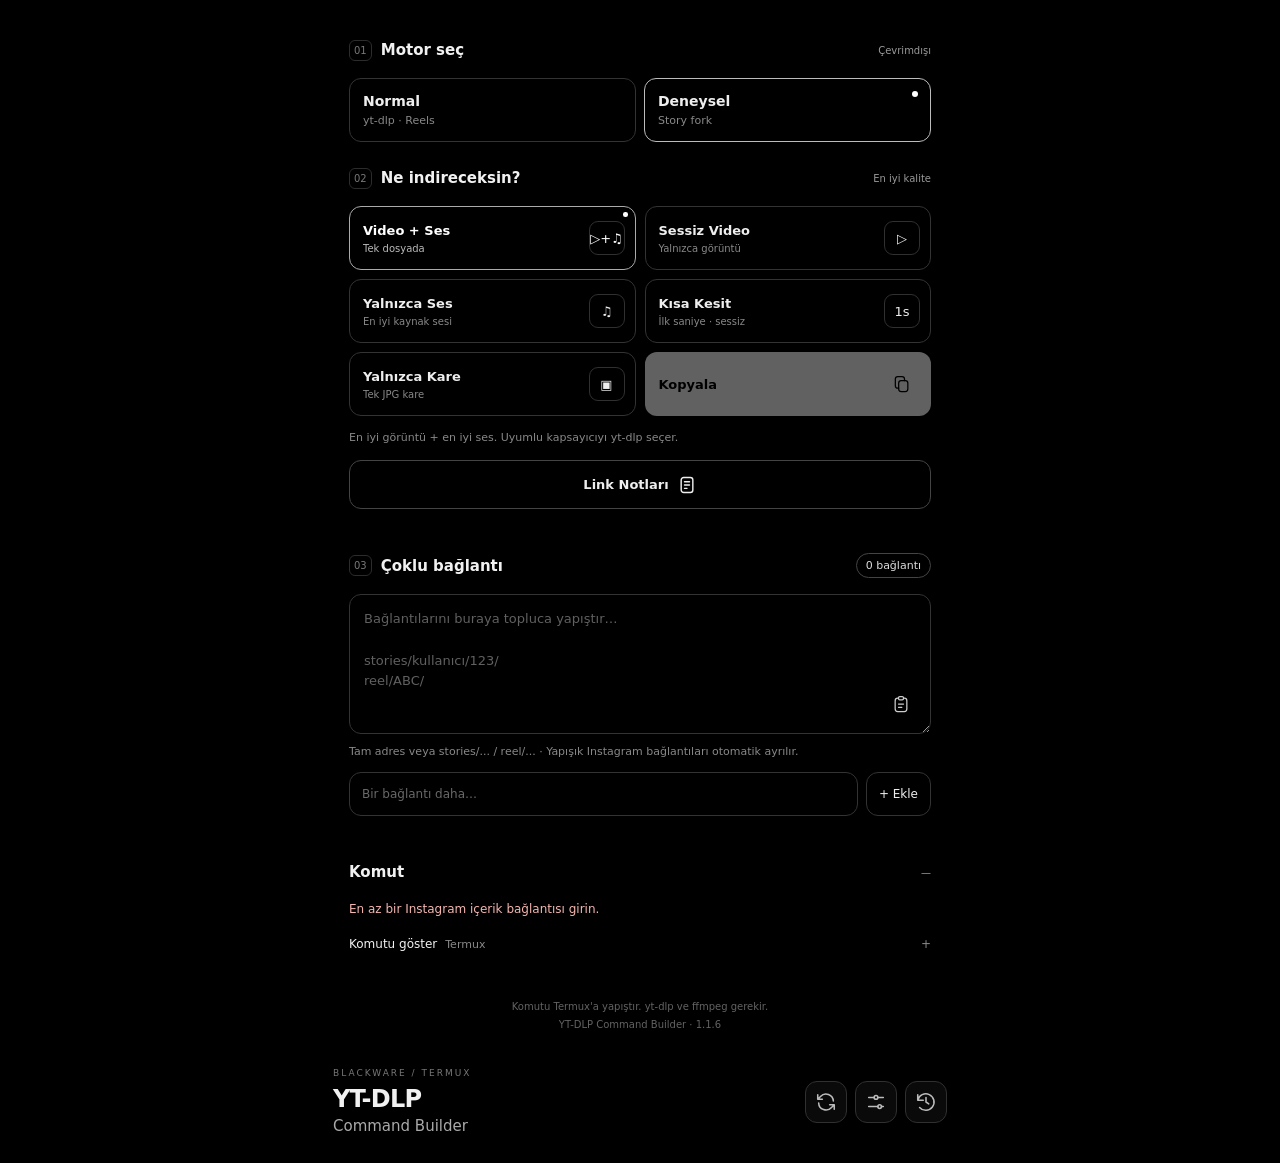
==== index.html @ 361f2122 "Match edit, copy and delete icons to the rounded Paste artwork" ====
<!doctype html>
<html lang="tr"><head><meta charset="utf-8">
<meta name="viewport" content="width=device-width,initial-scale=1,viewport-fit=cover">
<meta http-equiv="Content-Security-Policy" content="default-src 'none'; script-src 'self'; style-src 'self'; img-src 'self'; connect-src 'none'; base-uri 'none'; form-action 'none'">
<meta name="theme-color" content="#000000"><title>YT-DLP Command Builder</title>
<link rel="stylesheet" href="styles.css"></head><body>

<main>
<section class="setup"><div class="section-top"><span class="step">01</span><h2>Motor seç</h2><span class="tag">Çevrimdışı</span></div>
<div class="group engine-group" id="engines"><button data-value="normal"><strong>Normal</strong><small>yt-dlp · Reels</small></button><button data-value="experimental"><strong>Deneysel</strong><small>Story fork</small></button></div>
<div class="section-top second"><span class="step">02</span><h2>Ne indireceksin?</h2><span class="tag">En iyi kalite</span></div>
<div id="modes" class="mode-grid">
<button data-value="av"><span class="mode-symbol">▷+♫</span><strong>Video + Ses</strong><small>Tek dosyada</small></button>
<button data-value="video"><span class="mode-symbol">▷</span><strong>Sessiz Video</strong><small>Yalnızca görüntü</small></button>
<button data-value="audio"><span class="mode-symbol">♫</span><strong>Yalnızca Ses</strong><small>En iyi kaynak sesi</small></button>
<button data-value="still"><span class="mode-symbol">1s</span><strong>Kısa Kesit</strong><small>İlk saniye · sessiz</small></button>
<button data-value="frame"><span class="mode-symbol">▣</span><strong>Yalnızca Kare</strong><small>Tek JPG kare</small></button>
<button id="copy" class="copy-mode"><strong>Kopyala</strong><span class="mode-symbol"><svg class="copy-icon" viewBox="0 0 24 24" width="20" height="20" aria-hidden="true" fill="none" stroke="currentColor" stroke-width="1.5" stroke-linecap="round" stroke-linejoin="round"><rect x="8" y="8" width="11" height="13" rx="3"/><path d="M15 8V6a3 3 0 0 0-3-3H7a3 3 0 0 0-3 3v8a3 3 0 0 0 3 3h1"/></svg></span></button>
</div><p id="modeHint" class="muted"></p><div class="copy-action"><button id="notesBtn" class="notes-button"><span>Link Notları</span><svg class="notes-icon" viewBox="0 0 24 24" width="20" height="20" aria-hidden="true" fill="none" stroke="currentColor" stroke-width="1.7" stroke-linecap="round" stroke-linejoin="round"><rect x="5" y="3" width="14" height="18" rx="3"/><path d="M9 8h6M9 12h6M9 16h3"/></svg></button><p id="status" role="status" class="muted"></p></div></section>
<section class="links-section"><div class="section-top"><span class="step">03</span><h2>Çoklu bağlantı</h2><span id="count" class="badge" aria-live="polite">0 bağlantı</span></div>
<label class="sr-only" for="links">Bir veya birden fazla içerik bağlantısı</label><div class="links-input"><textarea id="links" spellcheck="false" autocapitalize="off" placeholder="Bağlantılarını buraya topluca yapıştır…&#10;&#10;stories/kullanıcı/123/&#10;reel/ABC/"></textarea><button id="paste" class="paste-button" aria-label="Panodan bağlantı ekle" title="Panodan bağlantı ekle"><svg viewBox="0 0 24 24" width="20" height="20" aria-hidden="true" fill="none" stroke="currentColor" stroke-width="1.5" stroke-linecap="round" stroke-linejoin="round"><path d="M9 5H8a3 3 0 0 0-3 3v10a3 3 0 0 0 3 3h8a3 3 0 0 0 3-3V8a3 3 0 0 0-3-3h-1"/><rect x="9" y="3" width="6" height="4" rx="1.5"/><path d="M9 12h6M9 16h4"/></svg></button></div>
<p class="muted link-help">Tam adres veya stories/... / reel/... · Yapışık Instagram bağlantıları otomatik ayrılır.</p>
<div class="add-link"><label class="sr-only" for="newLink">Listeye yeni bağlantı ekle</label><input id="newLink" type="text" spellcheck="false" autocapitalize="off" placeholder="Bir bağlantı daha…"><button id="addLink" aria-label="Bağlantı ekle">+ Ekle</button></div>
<div id="linkList" class="link-list" aria-label="İşlenecek bağlantılar"></div><p id="linkStatus" role="status" class="muted"></p>
</section>
<section id="itemSection" class="item-section" hidden><div class="section-top"><span class="step">04</span><h2>Story / post sırası</h2><span id="itemBadge" class="tag">İsteğe bağlı</span></div>
<div class="grid item-inputs"><div><label for="itemOnly">Yalnızca sıra</label><input id="itemOnly" type="text" inputmode="numeric" autocomplete="off" placeholder="Boş"></div><div><label for="itemAfter">Bu sıradan sonra</label><input id="itemAfter" type="text" inputmode="numeric" autocomplete="off" placeholder="Boş"></div><div><label for="itemBefore">Bu sıradan önce</label><input id="itemBefore" type="text" inputmode="numeric" autocomplete="off" placeholder="Boş"></div></div>
<p class="muted">Sıra 1’den başlar; içerik kimliği değildir. Boşken seçim uygulanmaz. Sonrası/öncesi belirtilen öğeyi içermez. Örnek: 3 sonrası, 4. öğeden başlar. Aynı seçim listedeki hesap ve post bağlantılarına uygulanır; tüm biçimlerde geçerlidir.</p><p id="itemScope" class="muted"></p></section>
<section id="cutSection" hidden><div class="section-top"><span class="step">05</span><h2>Video kesitleri</h2><span id="cutCount" class="tag">Tam video</span></div>
<div class="cut-actions"><button id="addCut">+ Kesit ekle</button><button id="fullVideo" class="quiet">Tam video</button></div><div id="cutLabels" class="cut headings"><span>Başlangıç / sn</span><span>Bitiş / sn veya Son</span><span></span></div><div id="cuts"></div><p id="cutHint" class="muted">Tam video seçili. İstersen birden fazla kesit ekleyebilirsin.</p></section>
<section id="frameSection" hidden><div class="section-top"><span class="step">06</span><h2>Kare zamanı</h2><span class="tag">JPG · özgün çözünürlük</span></div>
<div id="frameTimes" class="frame-time-grid" role="group" aria-label="Frame zamanı"><button data-frame-time="0.5">0,5 saniye</button><button data-frame-time="custom">Özel zaman</button></div>
<label for="frameCustomTime" class="sr-only">Özel kare zamanı, saniye</label><input id="frameCustomTime" type="number" min="0" step="any" inputmode="decimal" placeholder="Saniye cinsinden zaman" hidden>
<p class="muted">Tek JPG · geçici video otomatik silinir. FFmpeg gerekir.</p></section>
<section class="command-section"><div class="section-top"><h2 id="commandTitle">Komut</h2><span id="commandCount" class="tag">—</span></div><p id="error" role="alert"></p><details id="commandDetails"><summary>Komutu göster <span class="muted">Termux</span></summary><pre id="output" tabindex="0"></pre></details></section>
<p class="footer">Komutu Termux'a yapıştır. yt-dlp ve ffmpeg gerekir.<br>YT-DLP Command Builder · 1.1.6</p>
<header class="app-footer-header"><div><p class="eyebrow">BLACKWARE / TERMUX</p><h1>YT-DLP <span>Command Builder</span></h1></div><button id="checkUpdate" class="icon-button update-button" aria-label="Güncelle" title="Güncelle"><svg viewBox="0 0 24 24" width="22" height="22" aria-hidden="true" fill="none" stroke="currentColor" stroke-width="1.7" stroke-linecap="round" stroke-linejoin="round"><path d="M20 11a8 8 0 0 0-14-5L3 9M3 4v5h5M4 13a8 8 0 0 0 14 5l3-3M16 15h5v5"/></svg></button><button id="settingsBtn" class="icon-button settings-button" aria-label="Gelişmiş ayarlar" title="Gelişmiş ayarlar" aria-expanded="false" aria-controls="settingsPanel"><svg viewBox="0 0 24 24" width="22" height="22" fill="none" stroke="currentColor" stroke-width="1.7" stroke-linecap="round" stroke-linejoin="round" aria-hidden="true"><path d="M4 7h6m4 0h6M4 17h10m4 0h2"/><circle cx="12" cy="7" r="2"/><circle cx="16" cy="17" r="2"/></svg></button><button id="historyBtn" class="icon-button history-button" aria-expanded="false" aria-controls="historyPanel" aria-label="İşlem geçmişi"><svg viewBox="0 0 24 24" width="22" height="22" fill="none" stroke="currentColor" stroke-width="1.7" stroke-linecap="round" stroke-linejoin="round" aria-hidden="true"><path d="M3 10a9 9 0 1 1 2 8M3 4v6h6"/><path d="M12 7v5l3 2"/></svg></button></header>
<section id="settingsPanel" class="settings-section" hidden><div id="settings"><div class="settings-heading">Gelişmiş ayarlar <span class="muted">Yollar ve bekleme</span></div><label for="folder">Ana indirme klasörü</label><input id="folder" spellcheck="false" autocapitalize="off"><label for="cookies">Cookies dosyası</label><input id="cookies" spellcheck="false" autocapitalize="off"><p class="muted">$HOME/... veya /storage/emulated/0/... · Boş cookies yolu kullanılmaz.</p><div class="grid"><div><label for="requests">İstek arası / sn</label><input id="requests" type="number" min="0" step="any"></div><div><label for="min">İndirme min / sn</label><input id="min" type="number" min="0" step="any"></div><div><label for="max">İndirme max / sn</label><input id="max" type="number" min="0" step="any"></div></div><label class="check"><span>Ses dosyasına kapak göm<small>Kaynak kapak görseli varsa</small></span><input type="checkbox" id="thumb"></label><label class="check"><span>Mevcut dosyaları atla<small>Aynı dosyayı yeniden indirme</small></span><input type="checkbox" id="overwrite"></label></div></section>
<section id="historyPanel" class="history-panel" hidden><div class="bar"><div class="history-heading"><p class="eyebrow">KAYITLAR</p><div class="history-tabs" role="tablist" aria-label="Kayıt türü"><button id="historyTab" class="active" role="tab" aria-selected="true">İşlem Geçmişi</button><button id="notesLogTab" role="tab" aria-selected="false">Not Günlüğü</button></div></div></div><div id="historyView"><p class="muted">İndirme sonucu kaydedilmez.</p><div id="history"></div><div class="group history-actions"><button id="exportSettings" class="backup-button" aria-label="Tüm ayarları dışa aktar (JSON)" title="Tüm ayarları dışa aktar (JSON)">Ayarları aktar</button><button id="export">Geçmişi aktar</button><button id="clear">Tümünü temizle</button></div><p class="muted">Motor, biçim, yollar, beklemeler, taslak bağlantılar, sıra/kesit seçimleri, link notları ve geçmiş birlikte kaydedilir. Cookies dosyasının içeriği alınmaz.</p></div><div id="notesLogView" hidden><p class="muted">Link Notları’ndaki temizlenmiş bağlantılar ve etiketler gün içinde tek kayıtta birikir. Tekrarlar eklenmez; son etiket kullanılır. Notlardan silinen satırlar günlükte korunur. Değişiklikler kısa bir bekleme sonrası ve kapanışta kaydedilir; 10 dakikalık kontrol de sürer.</p><div id="notesDailyHistory"></div></div></section>
<span id="updateStatus" class="sr-only" role="status" aria-live="polite"></span>
</main>
<dialog id="notesDialog" class="notes-dialog" aria-labelledby="notesTitle"><div class="notes-content"><div class="bar"><h2 id="notesTitle">Link Notları</h2><span id="notesCount" class="badge" aria-live="polite">0 bağlantı</span><button id="notesClose" class="icon-button" aria-label="Link notlarını kapat">×</button></div><p class="muted">Bağlantıları, indirme biçimlerini ve özel isteklerini buraya yaz. Boş bir satıra dokunup yapıştırabilirsin. Instagram adresleri kısa yola çevrilir; biçim notların korunur.</p><label class="sr-only" for="notes">Kalıcı bağlantı ve biçim notları</label><div class="notes-editor"><textarea id="notes" spellcheck="false" autocapitalize="off" placeholder="stories/hesap/123&#10;Biçim: V+S / V / S / SClip&#10;Özel istek: …"></textarea><button id="notesClear" class="notes-clear-button" aria-label="Tüm notları sil" title="Tüm notları sil"><svg viewBox="0 0 24 24" width="20" height="20" aria-hidden="true" fill="none" stroke="currentColor" stroke-width="1.5" stroke-linecap="round" stroke-linejoin="round"><path d="M4 7h16M5 7v11a3 3 0 0 0 3 3h8a3 3 0 0 0 3-3V7M9.5 11v6m5-6v6"/><rect x="9" y="3" width="6" height="4" rx="1.5"/></svg></button><button id="notesPaste" class="paste-button" aria-label="Notlara panodan yapıştır" title="Seçili yere yapıştır"><svg viewBox="0 0 24 24" width="20" height="20" aria-hidden="true" fill="none" stroke="currentColor" stroke-width="1.5" stroke-linecap="round" stroke-linejoin="round"><path d="M9 5H8a3 3 0 0 0-3 3v10a3 3 0 0 0 3 3h8a3 3 0 0 0 3-3V8a3 3 0 0 0-3-3h-1"/><rect x="9" y="3" width="6" height="4" rx="1.5"/><path d="M9 12h6M9 16h4"/></svg></button></div><p id="notesStatus" class="muted" role="status">Otomatik kaydedilir</p></div></dialog>
<dialog id="confirmDialog" class="confirm-dialog" aria-labelledby="confirmTitle" aria-describedby="confirmMessage"><div class="confirm-content"><h2 id="confirmTitle">Onay</h2><p id="confirmMessage" class="muted"></p><div class="confirm-actions"><button id="confirmCancel" class="quiet">Vazgeç</button><button id="confirmAccept" class="danger-button">Sil</button></div></div></dialog>
<script src="engine.js"></script><script src="notes-ui.js"></script><script src="app.js"></script></body></html>
---- styles.css ----
:root{color-scheme:dark;font-family:system-ui,-apple-system,Arial,sans-serif;background:#000;color:#f1f1f1;font-size:14px}*{box-sizing:border-box}body{margin:0 auto;max-width:650px;padding:20px 16px;padding-bottom:max(20px,env(safe-area-inset-bottom))}header{display:flex;align-items:center;justify-content:space-between;gap:12px;padding:8px 2px 24px}h1{font-size:24px;line-height:1.1;letter-spacing:-.8px;margin:8px 0 0}h1 span{display:block;font-size:15px;letter-spacing:0;color:#aaa;font-weight:400;margin-top:6px}h2{font-size:15px;font-weight:600;margin:0}.eyebrow{font-size:9px;letter-spacing:2px;color:#777;margin:0}.section-top,.bar{display:flex;align-items:center;gap:9px;min-height:24px;margin-bottom:16px}.section-top h2,.bar>div:first-child{flex:1}.step{font-size:10px;font-variant-numeric:tabular-nums;color:#777;border:1px solid #2c2c2c;border-radius:6px;padding:4px}.tag,.badge{color:#999;font-size:10px;white-space:nowrap}.badge{border:1px solid #444;border-radius:20px;padding:5px 9px;color:#ddd;font-size:11px}section{background:#090909;border:1px solid #303030;border-radius:20px;padding:17px;margin-bottom:14px}.second{margin-top:24px}button,input,textarea,select{font:inherit;border:1px solid #333;border-radius:12px;background:#111;color:#eee;padding:12px;max-width:100%;min-width:0}button{cursor:pointer;min-height:44px}button:disabled{opacity:.4;cursor:default}input,textarea{width:100%;outline-offset:3px}textarea{min-height:140px;background:#050505;font-size:13px;line-height:1.6;resize:vertical;padding:14px}textarea::placeholder,input::placeholder{color:#686868}.group{display:flex;margin:-4px}.group>button{flex:1;margin:4px}.engine-group button{text-align:left;position:relative;padding:13px}.engine-group strong,.engine-group small{display:block}.engine-group strong{font-size:14px}.engine-group small{font-size:11px;color:#888;margin-top:5px}.engine-group button.active{border-color:#bcbcbc;background:#1b1b1b}.engine-group button.active:after{content:'';position:absolute;top:12px;right:12px;width:6px;height:6px;border-radius:50%;background:#fff}.mode-grid{display:grid;grid-template-columns:1fr 1fr;gap:9px}.mode-grid button{text-align:left;min-height:94px;background:#0e0e0e;padding:13px;position:relative}.mode-grid button.active{border-color:#aaa;background:#1a1a1a;color:#fff}.mode-grid strong,.mode-grid small{display:block}.mode-grid strong{font-size:13px;margin-top:9px}.mode-grid small{font-size:10px;color:#888;margin-top:4px}.mode-grid button.active small{color:#bbb}.mode-symbol{font-size:16px;line-height:1;letter-spacing:1px}.mode-grid button.active:after{content:'';position:absolute;top:12px;right:12px;width:6px;height:6px;border-radius:50%;background:#fff}.muted{font-size:11px;line-height:1.55;color:#888}.muted:empty{display:none}#modeHint{margin:13px 0 0}label{display:block;color:#aaa;font-size:12px;margin:16px 0 8px}.sr-only{position:absolute;width:1px;height:1px;padding:0;margin:-1px;overflow:hidden;clip:rect(0,0,0,0);white-space:nowrap;border:0}.add-link{display:flex;gap:8px;margin:12px 0 0}.add-link input{flex:1;font-size:12px}.add-link button{white-space:nowrap;font-size:12px;background:#202020}.link-help{margin:9px 0}.link-list{max-height:230px;overflow:auto}.link-row{display:flex;align-items:center;gap:10px;border-top:1px solid #252525;padding:10px 0}.link-row:first-child{margin-top:14px}.link-index{font-size:10px;color:#777;width:16px;text-align:center;flex-shrink:0}.link-meta{flex:1;min-width:0}.link-meta strong{font-size:12px;display:block;font-weight:500;overflow:hidden;text-overflow:ellipsis;white-space:nowrap}.link-meta small{display:block;color:#777;font-size:10px;overflow:hidden;text-overflow:ellipsis;white-space:nowrap;margin-top:4px}.link-row button{min-height:34px;width:34px;padding:0;font-size:18px;border-color:transparent;background:transparent;color:#999;flex-shrink:0}.cut-actions{display:flex;gap:8px;margin-bottom:12px}.cut-actions button{font-size:12px}.cut-actions>button:first-child{flex:1}.quiet{color:#999;background:transparent}.cut{display:grid;grid-template-columns:minmax(0,1fr) minmax(0,1fr) 36px;gap:7px;margin:7px 0}.cut input{font-size:13px;min-height:44px}.cut button{padding:0;min-height:36px}.headings{font-size:10px;color:#777}.command-section{border-color:#414141}.command-section summary,.settings-section summary{display:flex;justify-content:space-between;align-items:center;gap:8px;cursor:pointer;font-size:12px;min-height:28px}.command-section summary:after,.settings-section summary:after{content:'+';color:#888;margin-left:auto}details[open]>summary:after{content:'−'}.primary{width:100%;display:flex;justify-content:space-between;align-items:center;background:#f2f2f2;color:#000;border-color:#f2f2f2;font-weight:600;font-size:14px;min-height:49px;margin-top:14px}.primary span{font-size:19px}pre{white-space:pre-wrap;overflow-wrap:anywhere;background:#000;border:1px solid #303030;border-radius:12px;padding:12px;font-size:11px;max-height:300px;overflow:auto;margin:12px 0 0;line-height:1.55}#error{color:#f4b6b0;font-size:12px;line-height:1.5}#error:empty{display:none}.settings-section{background:#050505}.settings-section summary{font-size:13px}.grid{display:grid;grid-template-columns:repeat(3,minmax(0,1fr));gap:8px}.grid label{font-size:10px;white-space:nowrap}.check{display:flex;align-items:center;justify-content:space-between;gap:12px;border-top:1px solid #252525;padding-top:14px;margin-top:14px;min-height:44px;color:#ddd}.check input{width:18px;height:18px;accent-color:#ddd;flex-shrink:0}.check small{display:block;font-size:10px;color:#777;margin-top:4px}.footer{text-align:center;font-size:10px;color:#626262;line-height:1.8;margin:22px 0}.icon-button{height:42px;width:42px;padding:0;background:#0a0a0a;font-size:22px;color:#bbb;border-radius:50%;flex-shrink:0}dialog{background:#090909;color:#eee;border:1px solid #333;border-radius:20px;padding:18px;width:600px;max-width:calc(100vw - 24px);max-height:90vh;max-height:90dvh}dialog::backdrop{background:#000d}#history{max-height:60vh;overflow:auto;margin-bottom:16px}.history-item{border:1px solid #303030;border-radius:12px;padding:12px;margin:10px 0}.history-item summary{line-height:1.6;font-size:12px;cursor:pointer}.history-item p{overflow-wrap:anywhere}.history-item .group{flex-wrap:wrap;margin-top:10px}.history-item button{font-size:11px;flex-basis:40%}#history h3{font-size:12px;color:#aaa;margin:18px 0 8px}button:focus-visible,input:focus-visible,textarea:focus-visible,summary:focus-visible{outline:2px solid #ccc;outline-offset:3px}[hidden]{display:none!important}@media(max-width:350px){body{padding:14px 10px}section{padding:14px}.tag{font-size:9px}.mode-grid button{padding:11px}.mode-grid small{font-size:9px}.grid{gap:5px}.grid label{font-size:9px}.grid input{padding:10px 8px}.section-top{gap:6px}h2{font-size:14px}}

/* Match the existing engine-card dimensions; keep the four choices in two rows. */
.engine-group button{height:64px;min-height:64px}
.mode-grid button{height:64px;min-height:64px;padding:13px 56px 13px 13px;display:flex;flex-direction:column;justify-content:center}
.mode-grid strong{margin-top:0;font-size:13px;white-space:nowrap}
.mode-grid small{margin-top:5px;font-size:10px;white-space:nowrap}
.mode-grid .mode-symbol{position:absolute;right:10px;top:50%;transform:translateY(-50%);display:flex;align-items:center;justify-content:center;width:36px;height:34px;font-size:13px;border:1px solid #303030;border-radius:9px;letter-spacing:0}
.mode-grid button.active:after{top:5px;right:7px;width:4.5px;height:4.5px}
header{padding:12px 2px 8px;margin-top:10px}
@media(max-width:350px){.mode-grid button{padding-left:10px;padding-right:46px}.mode-grid .mode-symbol{right:7px;width:30px;height:30px;font-size:11px}.mode-grid strong{font-size:12px}.mode-grid small{font-size:8px}}

.mode-grid .mode-symbol{white-space:nowrap}

.copy-action{margin-bottom:14px}.copy-action .primary{margin-top:0}.copy-action #status{margin:7px 4px 0}.links-input{position:relative}.links-input textarea{display:block;padding-bottom:58px}.paste-button{position:absolute;right:8px;bottom:8px;width:44px;height:44px;padding:10px;display:flex;align-items:center;justify-content:center;background:#151515;color:#ccc;border-radius:10px}

.item-section{border-color:#292929}.item-inputs input:placeholder-shown{background:#070707;border-color:#292929;color:#888}.item-section.has-selection{border-color:#555}.item-section.has-selection #itemBadge{color:#ddd}.item-inputs label{font-size:10px;margin-top:0}.backup-button{width:100%;margin:0 0 4px;background:#151515}

.action-buttons{display:grid;grid-template-columns:minmax(0,1fr) minmax(0,1fr);gap:9px}.action-buttons button{width:100%;margin:0;min-height:49px;font-size:13px}.notes-button{background:#090909;border:1px solid #444;color:#eee;font-weight:600}.action-buttons .primary{padding:12px}.action-buttons .primary .copy-icon{width:19px;height:19px;flex-shrink:0}.notes-dialog{position:fixed;top:0;left:0;right:0;bottom:0;margin:0;width:100%;height:100%;max-width:none;max-height:none;border:0;border-radius:0;padding:16px;background:#000;overflow:hidden}.notes-dialog[open]{animation:notes-enter .22s ease-out}.notes-content{display:flex;flex-direction:column;height:100%;min-height:0}.notes-content .bar{justify-content:space-between;margin-bottom:4px}.notes-content .bar h2{flex:1}.notes-content>p{margin:8px 0 12px}.notes-content textarea{flex:1;min-height:0;resize:none;background:#000;border-color:#333;font-size:14px;line-height:1.6}.notes-content #notesStatus{margin:8px 0 0}@keyframes notes-enter{from{transform:translateX(-100%)}to{transform:translateX(0)}}@media(prefers-reduced-motion:reduce){.notes-dialog[open]{animation:none}}

.notes-editor{position:relative;flex:1;min-height:0}.notes-editor textarea{display:block;width:100%;height:100%;padding:14px 14px 64px;white-space:pre-wrap;overflow-wrap:break-word}.notes-editor .paste-button{bottom:8px;right:8px}.notes-editor .notes-clear-button{position:absolute;left:8px;bottom:8px;width:44px;height:44px;padding:10px;display:flex;align-items:center;justify-content:center;background:#151515;color:#ccc;border-radius:10px}
.confirm-dialog{width:min(420px,calc(100vw - 36px));max-width:calc(100vw - 36px);padding:0;background:#090909;border:1px solid #383838;border-radius:18px;box-shadow:0 18px 60px #000b}.confirm-content{padding:20px}.confirm-content h2{font-size:16px;margin:0 0 10px}.confirm-content p{font-size:13px;margin:0;line-height:1.55}.confirm-actions{display:flex;justify-content:flex-end;gap:9px;margin-top:22px}.confirm-actions button{min-width:92px;background:#111;border-color:#383838;color:#ddd}.confirm-actions .danger-button{background:#211010;border-color:#583030;color:#f0c9c9;font-weight:600}.confirm-dialog::backdrop{background:#000b}

.history-heading{flex:1;min-width:0}.history-heading .eyebrow{margin:0 0 9px}.history-tabs{display:flex;gap:6px}.history-tabs button{flex:1;min-height:36px;padding:7px 8px;font-size:11px;white-space:nowrap;background:#0b0b0b;color:#aaa}.history-tabs button.active{background:#202020;border-color:#777;color:#fff}.daily-note-item{background:#090909;border:1px solid #303030;border-radius:12px;padding:12px;margin:10px 0}.daily-note-item summary{font-size:12px;font-weight:600;color:#ccc;cursor:pointer}.daily-note-item pre{margin-top:10px}

.frame-time-grid{display:grid;grid-template-columns:repeat(2,minmax(0,1fr));gap:8px}.frame-time-grid button{background:#0e0e0e;color:#aaa;text-align:left;font-size:12px;min-height:42px}.frame-time-grid button.active{background:#1a1a1a;border-color:#aaa;color:#fff}.frame-time-grid+label+#frameCustomTime{margin-top:10px}

html.notes-open,html.notes-open body{overflow:hidden!important;overscroll-behavior:none}.notes-dialog,.notes-editor,.notes-editor textarea{overscroll-behavior:contain}

.app-footer-header{gap:8px}.app-footer-header>div{flex-shrink:0}

#historyBtn.history-button,#settingsBtn.settings-button,#checkUpdate.update-button{border-radius:12px;display:flex;align-items:center;justify-content:center;background:#0a0a0a;border:1px solid #303030}


/* Visual-only single-row dividers; the textarea and clipboard contain no dashes. */
.notes-separator-layer{position:absolute;inset:1px;overflow:hidden;border-radius:11px;pointer-events:none;user-select:none;-webkit-user-select:none}
.notes-group-divider{position:absolute;top:0;overflow:hidden;white-space:nowrap;color:#626262;pointer-events:none;user-select:none;-webkit-user-select:none}

/* Remove only the outer borders of the requested main cards. */
.setup,.links-section,.item-section,.item-section.has-selection,#cutSection,#frameSection,.command-section{border-color:transparent;margin-bottom:8px}
.copy-action{margin-bottom:8px}
.app-footer-header>div{flex:1;min-width:0;flex-shrink:1}
#checkUpdate{flex:0 0 42px;max-width:42px;width:42px;height:42px;min-height:42px;padding:0}
#historyBtn,#settingsBtn{min-height:42px}
#checkUpdate.update-available{background:#f2f2f2;color:#000;border-color:#f2f2f2;opacity:1}
.settings-heading{display:flex;align-items:center;justify-content:space-between;gap:8px;font-size:13px;min-height:28px}
@media(max-width:350px){.app-footer-header{gap:6px}}

.history-day{background:#090909;border:1px solid #303030;border-radius:12px;padding:12px;margin:10px 0}.history-day>summary{font-size:12px;font-weight:600;color:#ccc;cursor:pointer}

/* Pure black card and field surfaces; selection remains visible in borders/dots. */
:is(main>section,.history-day,.history-item,.daily-note-item){background:#000}
:is(main section,#notesDialog) :is(button,input,textarea,select),.history-item button,#clear,#confirmAccept{background:#000}
#links::placeholder{color:#606060}
#copy.copy-mode{margin:0;width:100%;background:#f2f2f2;color:#000;border-color:transparent}
#copy .mode-symbol{border-color:transparent}
#copy .copy-icon{width:20px;height:20px;flex-shrink:0}
.copy-action{margin:14px 0 0}
#notesBtn{width:100%;min-height:49px;display:flex;align-items:center;justify-content:center;gap:8px;font-size:13px}
#notesBtn .notes-icon{flex-shrink:0}
#paste,#notesPaste,#notesClear,.cut button,.link-row button{border-color:transparent}
#notes.notes-empty{border-style:dashed;outline:none}

.history-panel #history{max-height:none;overflow:visible}.history-panel .bar{align-items:flex-start}.history-panel .history-heading{min-width:0}

.history-actions{display:grid;grid-template-columns:repeat(3,minmax(0,1fr));gap:6px;margin:0}.history-actions>button{margin:0;min-height:40px;padding:8px 5px;font-size:11px;line-height:1.3;overflow-wrap:anywhere}

.history-panel .history-tabs button{white-space:normal}

.history-panel .history-tabs{width:100%;display:grid;grid-template-columns:repeat(2,minmax(0,1fr));gap:8px}.history-panel .history-tabs button{min-height:40px}

/* Hide scroll indicators while preserving native scrolling and touch gestures. */
*{scrollbar-width:none}*::-webkit-scrollbar{display:none}

/* Empty examples fit without scrolling; entered links keep normal scrolling. */
#links:placeholder-shown{padding-bottom:14px;overflow:hidden}#links:not(:placeholder-shown){overflow:auto}

/* Compact record actions retain their existing handlers and accessible names. */
.history-item .history-item-actions{display:flex;flex-wrap:nowrap;justify-content:flex-end;gap:8px;margin:12px 0 0}
.history-item-actions>button{display:flex;align-items:center;justify-content:center;flex:0 0 42px;width:42px;height:42px;min-height:42px;padding:0;margin:0;border-radius:12px}
.history-item-actions svg{width:20px;height:20px;flex-shrink:0}
#settingsPanel,#historyPanel{border-color:transparent}
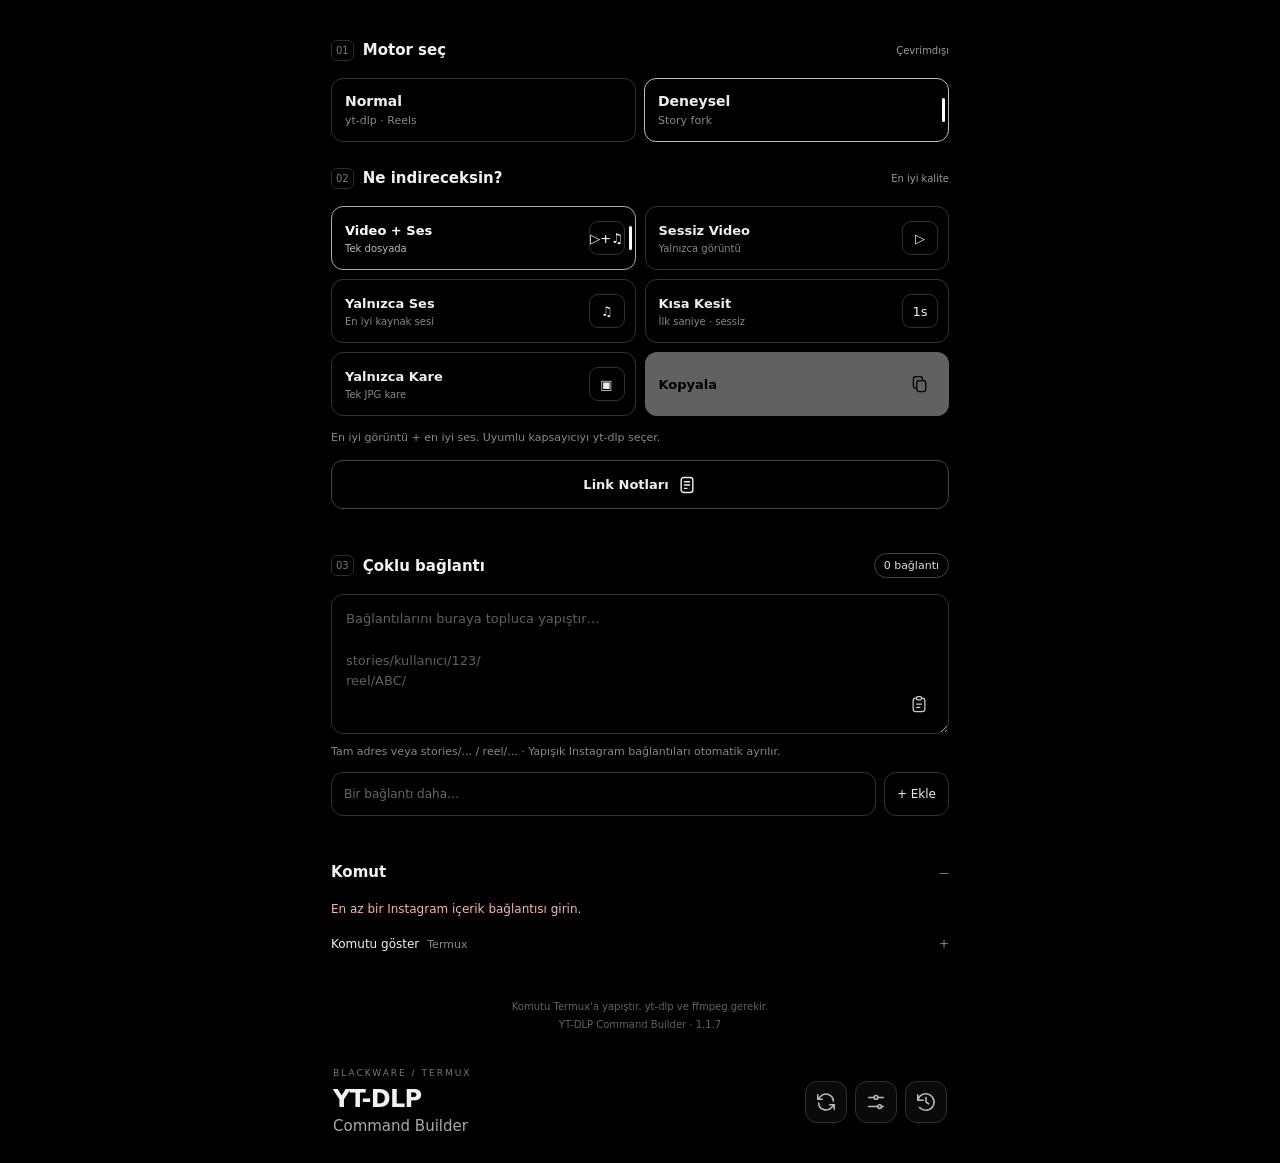
==== commit 2097a622: "Release 1.1.7: widen cards and remove accidental touch selection Extend main card contents to former" ====
--- a/index.html
+++ b/index.html
@@ -33,7 +33,7 @@
 <label for="frameCustomTime" class="sr-only">Özel kare zamanı, saniye</label><input id="frameCustomTime" type="number" min="0" step="any" inputmode="decimal" placeholder="Saniye cinsinden zaman" hidden>
 <p class="muted">Tek JPG · geçici video otomatik silinir. FFmpeg gerekir.</p></section>
 <section class="command-section"><div class="section-top"><h2 id="commandTitle">Komut</h2><span id="commandCount" class="tag">—</span></div><p id="error" role="alert"></p><details id="commandDetails"><summary>Komutu göster <span class="muted">Termux</span></summary><pre id="output" tabindex="0"></pre></details></section>
-<p class="footer">Komutu Termux'a yapıştır. yt-dlp ve ffmpeg gerekir.<br>YT-DLP Command Builder · 1.1.6</p>
+<p class="footer">Komutu Termux'a yapıştır. yt-dlp ve ffmpeg gerekir.<br>YT-DLP Command Builder · 1.1.7</p>
 <header class="app-footer-header"><div><p class="eyebrow">BLACKWARE / TERMUX</p><h1>YT-DLP <span>Command Builder</span></h1></div><button id="checkUpdate" class="icon-button update-button" aria-label="Güncelle" title="Güncelle"><svg viewBox="0 0 24 24" width="22" height="22" aria-hidden="true" fill="none" stroke="currentColor" stroke-width="1.7" stroke-linecap="round" stroke-linejoin="round"><path d="M20 11a8 8 0 0 0-14-5L3 9M3 4v5h5M4 13a8 8 0 0 0 14 5l3-3M16 15h5v5"/></svg></button><button id="settingsBtn" class="icon-button settings-button" aria-label="Gelişmiş ayarlar" title="Gelişmiş ayarlar" aria-expanded="false" aria-controls="settingsPanel"><svg viewBox="0 0 24 24" width="22" height="22" fill="none" stroke="currentColor" stroke-width="1.7" stroke-linecap="round" stroke-linejoin="round" aria-hidden="true"><path d="M4 7h6m4 0h6M4 17h10m4 0h2"/><circle cx="12" cy="7" r="2"/><circle cx="16" cy="17" r="2"/></svg></button><button id="historyBtn" class="icon-button history-button" aria-expanded="false" aria-controls="historyPanel" aria-label="İşlem geçmişi"><svg viewBox="0 0 24 24" width="22" height="22" fill="none" stroke="currentColor" stroke-width="1.7" stroke-linecap="round" stroke-linejoin="round" aria-hidden="true"><path d="M3 10a9 9 0 1 1 2 8M3 4v6h6"/><path d="M12 7v5l3 2"/></svg></button></header>
 <section id="settingsPanel" class="settings-section" hidden><div id="settings"><div class="settings-heading">Gelişmiş ayarlar <span class="muted">Yollar ve bekleme</span></div><label for="folder">Ana indirme klasörü</label><input id="folder" spellcheck="false" autocapitalize="off"><label for="cookies">Cookies dosyası</label><input id="cookies" spellcheck="false" autocapitalize="off"><p class="muted">$HOME/... veya /storage/emulated/0/... · Boş cookies yolu kullanılmaz.</p><div class="grid"><div><label for="requests">İstek arası / sn</label><input id="requests" type="number" min="0" step="any"></div><div><label for="min">İndirme min / sn</label><input id="min" type="number" min="0" step="any"></div><div><label for="max">İndirme max / sn</label><input id="max" type="number" min="0" step="any"></div></div><label class="check"><span>Ses dosyasına kapak göm<small>Kaynak kapak görseli varsa</small></span><input type="checkbox" id="thumb"></label><label class="check"><span>Mevcut dosyaları atla<small>Aynı dosyayı yeniden indirme</small></span><input type="checkbox" id="overwrite"></label></div></section>
 <section id="historyPanel" class="history-panel" hidden><div class="bar"><div class="history-heading"><p class="eyebrow">KAYITLAR</p><div class="history-tabs" role="tablist" aria-label="Kayıt türü"><button id="historyTab" class="active" role="tab" aria-selected="true">İşlem Geçmişi</button><button id="notesLogTab" role="tab" aria-selected="false">Not Günlüğü</button></div></div></div><div id="historyView"><p class="muted">İndirme sonucu kaydedilmez.</p><div id="history"></div><div class="group history-actions"><button id="exportSettings" class="backup-button" aria-label="Tüm ayarları dışa aktar (JSON)" title="Tüm ayarları dışa aktar (JSON)">Ayarları aktar</button><button id="export">Geçmişi aktar</button><button id="clear">Tümünü temizle</button></div><p class="muted">Motor, biçim, yollar, beklemeler, taslak bağlantılar, sıra/kesit seçimleri, link notları ve geçmiş birlikte kaydedilir. Cookies dosyasının içeriği alınmaz.</p></div><div id="notesLogView" hidden><p class="muted">Link Notları’ndaki temizlenmiş bağlantılar ve etiketler gün içinde tek kayıtta birikir. Tekrarlar eklenmez; son etiket kullanılır. Notlardan silinen satırlar günlükte korunur. Değişiklikler kısa bir bekleme sonrası ve kapanışta kaydedilir; 10 dakikalık kontrol de sürer.</p><div id="notesDailyHistory"></div></div></section>
--- a/styles.css
+++ b/styles.css
@@ -80,3 +80,16 @@
 .history-item-actions>button{display:flex;align-items:center;justify-content:center;flex:0 0 42px;width:42px;height:42px;min-height:42px;padding:0;margin:0;border-radius:12px}
 .history-item-actions svg{width:20px;height:20px;flex-shrink:0}
 #settingsPanel,#historyPanel{border-color:transparent}
+
+/* UI chrome is not document text. Do not disable WebView long presses globally. */
+:where(button,summary,label,h1,h2,h3,p,.eyebrow,.step,.tag,.badge,.link-meta,.link-index,.settings-heading,#history,#notesDailyHistory){-webkit-user-select:none;user-select:none}
+:where(button,summary,label,input,textarea,select){-webkit-tap-highlight-color:transparent}
+/* Editable fields and copyable command/archive content retain native selection. */
+input,textarea,pre,[contenteditable="true"]{-webkit-user-select:text;user-select:text}
+
+/* Use the former outer card edges as the content edges. */
+main>section{padding-inline:0;border-inline-width:0}
+
+/* Keep the selection marker inside the gap between the symbol and card edge. */
+.engine-group button{padding-right:20px}
+.engine-group button.active:after,.mode-grid button.active:after{top:50%;right:3px;width:3px;height:24px;border-radius:3px;transform:translateY(-50%)}
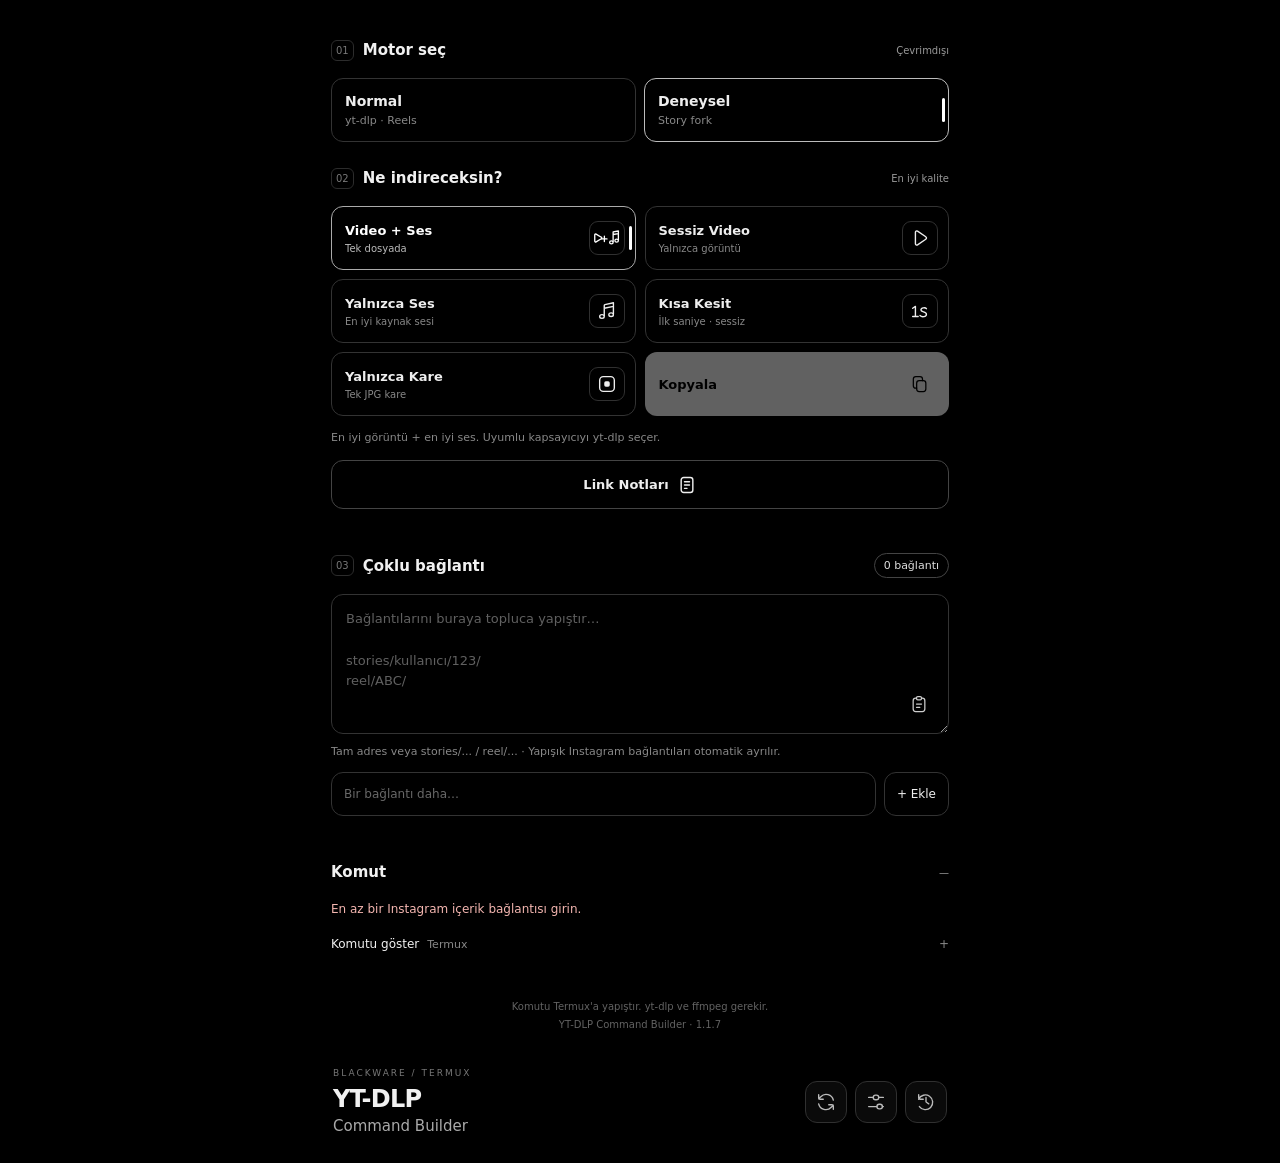
==== commit ca8d4c4d: "Unify rounded icons and limit Notes Log to links and format tags Replace mode and toolbar artwork wi" ====
--- a/index.html
+++ b/index.html
@@ -10,11 +10,11 @@
 <div class="group engine-group" id="engines"><button data-value="normal"><strong>Normal</strong><small>yt-dlp · Reels</small></button><button data-value="experimental"><strong>Deneysel</strong><small>Story fork</small></button></div>
 <div class="section-top second"><span class="step">02</span><h2>Ne indireceksin?</h2><span class="tag">En iyi kalite</span></div>
 <div id="modes" class="mode-grid">
-<button data-value="av"><span class="mode-symbol">▷+♫</span><strong>Video + Ses</strong><small>Tek dosyada</small></button>
-<button data-value="video"><span class="mode-symbol">▷</span><strong>Sessiz Video</strong><small>Yalnızca görüntü</small></button>
-<button data-value="audio"><span class="mode-symbol">♫</span><strong>Yalnızca Ses</strong><small>En iyi kaynak sesi</small></button>
-<button data-value="still"><span class="mode-symbol">1s</span><strong>Kısa Kesit</strong><small>İlk saniye · sessiz</small></button>
-<button data-value="frame"><span class="mode-symbol">▣</span><strong>Yalnızca Kare</strong><small>Tek JPG kare</small></button>
+<button data-value="av"><span class="mode-symbol"><svg viewBox="0 0 32 24" width="28" height="22" aria-hidden="true" fill="none" stroke="currentColor" stroke-width="1.5" stroke-linecap="round" stroke-linejoin="round"><path d="M2 5.5a1 1 0 0 1 1.5-.9l6 3.5a1 1 0 0 1 0 1.8l-6 3.5a1 1 0 0 1-1.5-.9Z" transform="translate(0 3)"/><path d="M13 10v6m-3-3h6M23 16V5l6-1v10M23 8l6-1"/><ellipse cx="21" cy="17" rx="2" ry="1.7"/><ellipse cx="27" cy="15" rx="2" ry="1.7"/></svg></span><strong>Video + Ses</strong><small>Tek dosyada</small></button>
+<button data-value="video"><span class="mode-symbol"><svg viewBox="0 0 24 24" width="22" height="22" aria-hidden="true" fill="none" stroke="currentColor" stroke-width="1.5" stroke-linecap="round" stroke-linejoin="round"><path d="M7 5.8a1.5 1.5 0 0 1 2.3-1.3l9 6.2a1.5 1.5 0 0 1 0 2.6l-9 6.2A1.5 1.5 0 0 1 7 18.2Z"/></svg></span><strong>Sessiz Video</strong><small>Yalnızca görüntü</small></button>
+<button data-value="audio"><span class="mode-symbol"><svg viewBox="0 0 24 24" width="22" height="22" aria-hidden="true" fill="none" stroke="currentColor" stroke-width="1.5" stroke-linecap="round" stroke-linejoin="round"><path d="M9 17V6a1 1 0 0 1 .8-1L19 3v12M9 9l10-2"/><ellipse cx="6.5" cy="18" rx="2.5" ry="2"/><ellipse cx="16.5" cy="16" rx="2.5" ry="2"/></svg></span><strong>Yalnızca Ses</strong><small>En iyi kaynak sesi</small></button>
+<button data-value="still"><span class="mode-symbol"><svg viewBox="0 0 24 24" width="22" height="22" aria-hidden="true" fill="none" stroke="currentColor" stroke-width="1.5" stroke-linecap="round" stroke-linejoin="round"><path d="M4 9l3-2v11M4 18h6M19 9.5c-1-1.5-6-1.5-6 1.5 0 2.5 6 1.5 6 4.5 0 3-5 3.5-7 1.5"/></svg></span><strong>Kısa Kesit</strong><small>İlk saniye · sessiz</small></button>
+<button data-value="frame"><span class="mode-symbol"><svg viewBox="0 0 24 24" width="22" height="22" aria-hidden="true" fill="none" stroke="currentColor" stroke-width="1.5" stroke-linecap="round" stroke-linejoin="round"><rect x="4" y="4" width="16" height="16" rx="4"/><rect x="9" y="9" width="6" height="6" rx="1.8" fill="currentColor" stroke="none"/></svg></span><strong>Yalnızca Kare</strong><small>Tek JPG kare</small></button>
 <button id="copy" class="copy-mode"><strong>Kopyala</strong><span class="mode-symbol"><svg class="copy-icon" viewBox="0 0 24 24" width="20" height="20" aria-hidden="true" fill="none" stroke="currentColor" stroke-width="1.5" stroke-linecap="round" stroke-linejoin="round"><rect x="8" y="8" width="11" height="13" rx="3"/><path d="M15 8V6a3 3 0 0 0-3-3H7a3 3 0 0 0-3 3v8a3 3 0 0 0 3 3h1"/></svg></span></button>
 </div><p id="modeHint" class="muted"></p><div class="copy-action"><button id="notesBtn" class="notes-button"><span>Link Notları</span><svg class="notes-icon" viewBox="0 0 24 24" width="20" height="20" aria-hidden="true" fill="none" stroke="currentColor" stroke-width="1.7" stroke-linecap="round" stroke-linejoin="round"><rect x="5" y="3" width="14" height="18" rx="3"/><path d="M9 8h6M9 12h6M9 16h3"/></svg></button><p id="status" role="status" class="muted"></p></div></section>
 <section class="links-section"><div class="section-top"><span class="step">03</span><h2>Çoklu bağlantı</h2><span id="count" class="badge" aria-live="polite">0 bağlantı</span></div>
@@ -34,11 +34,11 @@
 <p class="muted">Tek JPG · geçici video otomatik silinir. FFmpeg gerekir.</p></section>
 <section class="command-section"><div class="section-top"><h2 id="commandTitle">Komut</h2><span id="commandCount" class="tag">—</span></div><p id="error" role="alert"></p><details id="commandDetails"><summary>Komutu göster <span class="muted">Termux</span></summary><pre id="output" tabindex="0"></pre></details></section>
 <p class="footer">Komutu Termux'a yapıştır. yt-dlp ve ffmpeg gerekir.<br>YT-DLP Command Builder · 1.1.7</p>
-<header class="app-footer-header"><div><p class="eyebrow">BLACKWARE / TERMUX</p><h1>YT-DLP <span>Command Builder</span></h1></div><button id="checkUpdate" class="icon-button update-button" aria-label="Güncelle" title="Güncelle"><svg viewBox="0 0 24 24" width="22" height="22" aria-hidden="true" fill="none" stroke="currentColor" stroke-width="1.7" stroke-linecap="round" stroke-linejoin="round"><path d="M20 11a8 8 0 0 0-14-5L3 9M3 4v5h5M4 13a8 8 0 0 0 14 5l3-3M16 15h5v5"/></svg></button><button id="settingsBtn" class="icon-button settings-button" aria-label="Gelişmiş ayarlar" title="Gelişmiş ayarlar" aria-expanded="false" aria-controls="settingsPanel"><svg viewBox="0 0 24 24" width="22" height="22" fill="none" stroke="currentColor" stroke-width="1.7" stroke-linecap="round" stroke-linejoin="round" aria-hidden="true"><path d="M4 7h6m4 0h6M4 17h10m4 0h2"/><circle cx="12" cy="7" r="2"/><circle cx="16" cy="17" r="2"/></svg></button><button id="historyBtn" class="icon-button history-button" aria-expanded="false" aria-controls="historyPanel" aria-label="İşlem geçmişi"><svg viewBox="0 0 24 24" width="22" height="22" fill="none" stroke="currentColor" stroke-width="1.7" stroke-linecap="round" stroke-linejoin="round" aria-hidden="true"><path d="M3 10a9 9 0 1 1 2 8M3 4v6h6"/><path d="M12 7v5l3 2"/></svg></button></header>
+<header class="app-footer-header"><div><p class="eyebrow">BLACKWARE / TERMUX</p><h1>YT-DLP <span>Command Builder</span></h1></div><button id="checkUpdate" class="icon-button update-button" aria-label="Güncelle" title="Güncelle"><svg viewBox="0 0 24 24" width="22" height="22" aria-hidden="true" fill="none" stroke="currentColor" stroke-width="1.5" stroke-linecap="round" stroke-linejoin="round"><path d="M20 10a8 8 0 0 0-13.7-3.7L4 8.6M4 4v3.5A1.5 1.5 0 0 0 5.5 9H9M4 14a8 8 0 0 0 13.7 3.7l2.3-2.3M20 20v-3.5a1.5 1.5 0 0 0-1.5-1.5H15"/></svg></button><button id="settingsBtn" class="icon-button settings-button" aria-label="Gelişmiş ayarlar" title="Gelişmiş ayarlar" aria-expanded="false" aria-controls="settingsPanel"><svg viewBox="0 0 24 24" width="22" height="22" aria-hidden="true" fill="none" stroke="currentColor" stroke-width="1.5" stroke-linecap="round" stroke-linejoin="round"><path d="M4 7h5m6 0h5M4 17h9m6 0h1"/><rect x="9" y="4.5" width="6" height="5" rx="2.5"/><rect x="13" y="14.5" width="6" height="5" rx="2.5"/></svg></button><button id="historyBtn" class="icon-button history-button" aria-expanded="false" aria-controls="historyPanel" aria-label="İşlem geçmişi"><svg viewBox="0 0 24 24" width="22" height="22" aria-hidden="true" fill="none" stroke="currentColor" stroke-width="1.5" stroke-linecap="round" stroke-linejoin="round"><path d="M4 9a8 8 0 1 1 .8 8M4 4v3.5A1.5 1.5 0 0 0 5.5 9H9M12 7v4.4a1 1 0 0 0 .5.9L15 14"/></svg></button></header>
 <section id="settingsPanel" class="settings-section" hidden><div id="settings"><div class="settings-heading">Gelişmiş ayarlar <span class="muted">Yollar ve bekleme</span></div><label for="folder">Ana indirme klasörü</label><input id="folder" spellcheck="false" autocapitalize="off"><label for="cookies">Cookies dosyası</label><input id="cookies" spellcheck="false" autocapitalize="off"><p class="muted">$HOME/... veya /storage/emulated/0/... · Boş cookies yolu kullanılmaz.</p><div class="grid"><div><label for="requests">İstek arası / sn</label><input id="requests" type="number" min="0" step="any"></div><div><label for="min">İndirme min / sn</label><input id="min" type="number" min="0" step="any"></div><div><label for="max">İndirme max / sn</label><input id="max" type="number" min="0" step="any"></div></div><label class="check"><span>Ses dosyasına kapak göm<small>Kaynak kapak görseli varsa</small></span><input type="checkbox" id="thumb"></label><label class="check"><span>Mevcut dosyaları atla<small>Aynı dosyayı yeniden indirme</small></span><input type="checkbox" id="overwrite"></label></div></section>
 <section id="historyPanel" class="history-panel" hidden><div class="bar"><div class="history-heading"><p class="eyebrow">KAYITLAR</p><div class="history-tabs" role="tablist" aria-label="Kayıt türü"><button id="historyTab" class="active" role="tab" aria-selected="true">İşlem Geçmişi</button><button id="notesLogTab" role="tab" aria-selected="false">Not Günlüğü</button></div></div></div><div id="historyView"><p class="muted">İndirme sonucu kaydedilmez.</p><div id="history"></div><div class="group history-actions"><button id="exportSettings" class="backup-button" aria-label="Tüm ayarları dışa aktar (JSON)" title="Tüm ayarları dışa aktar (JSON)">Ayarları aktar</button><button id="export">Geçmişi aktar</button><button id="clear">Tümünü temizle</button></div><p class="muted">Motor, biçim, yollar, beklemeler, taslak bağlantılar, sıra/kesit seçimleri, link notları ve geçmiş birlikte kaydedilir. Cookies dosyasının içeriği alınmaz.</p></div><div id="notesLogView" hidden><p class="muted">Link Notları’ndaki temizlenmiş bağlantılar ve etiketler gün içinde tek kayıtta birikir. Tekrarlar eklenmez; son etiket kullanılır. Notlardan silinen satırlar günlükte korunur. Değişiklikler kısa bir bekleme sonrası ve kapanışta kaydedilir; 10 dakikalık kontrol de sürer.</p><div id="notesDailyHistory"></div></div></section>
 <span id="updateStatus" class="sr-only" role="status" aria-live="polite"></span>
 </main>
-<dialog id="notesDialog" class="notes-dialog" aria-labelledby="notesTitle"><div class="notes-content"><div class="bar"><h2 id="notesTitle">Link Notları</h2><span id="notesCount" class="badge" aria-live="polite">0 bağlantı</span><button id="notesClose" class="icon-button" aria-label="Link notlarını kapat">×</button></div><p class="muted">Bağlantıları, indirme biçimlerini ve özel isteklerini buraya yaz. Boş bir satıra dokunup yapıştırabilirsin. Instagram adresleri kısa yola çevrilir; biçim notların korunur.</p><label class="sr-only" for="notes">Kalıcı bağlantı ve biçim notları</label><div class="notes-editor"><textarea id="notes" spellcheck="false" autocapitalize="off" placeholder="stories/hesap/123&#10;Biçim: V+S / V / S / SClip&#10;Özel istek: …"></textarea><button id="notesClear" class="notes-clear-button" aria-label="Tüm notları sil" title="Tüm notları sil"><svg viewBox="0 0 24 24" width="20" height="20" aria-hidden="true" fill="none" stroke="currentColor" stroke-width="1.5" stroke-linecap="round" stroke-linejoin="round"><path d="M4 7h16M5 7v11a3 3 0 0 0 3 3h8a3 3 0 0 0 3-3V7M9.5 11v6m5-6v6"/><rect x="9" y="3" width="6" height="4" rx="1.5"/></svg></button><button id="notesPaste" class="paste-button" aria-label="Notlara panodan yapıştır" title="Seçili yere yapıştır"><svg viewBox="0 0 24 24" width="20" height="20" aria-hidden="true" fill="none" stroke="currentColor" stroke-width="1.5" stroke-linecap="round" stroke-linejoin="round"><path d="M9 5H8a3 3 0 0 0-3 3v10a3 3 0 0 0 3 3h8a3 3 0 0 0 3-3V8a3 3 0 0 0-3-3h-1"/><rect x="9" y="3" width="6" height="4" rx="1.5"/><path d="M9 12h6M9 16h4"/></svg></button></div><p id="notesStatus" class="muted" role="status">Otomatik kaydedilir</p></div></dialog>
+<dialog id="notesDialog" class="notes-dialog" aria-labelledby="notesTitle"><div class="notes-content"><div class="bar"><h2 id="notesTitle">Link Notları</h2><span id="notesCount" class="badge" aria-live="polite">0 bağlantı</span><button id="notesClose" class="icon-button" aria-label="Link notlarını kapat">×</button></div><p class="muted">Bağlantıları, indirme biçimlerini ve özel isteklerini buraya yaz. Boş bir satıra dokunup yapıştırabilirsin. Instagram adresleri kısa yola çevrilir; biçim notların korunur.</p><label class="sr-only" for="notes">Kalıcı bağlantı ve biçim notları</label><div class="notes-editor"><textarea id="notes" spellcheck="false" autocapitalize="off" placeholder="stories/hesap/123&#10;Biçim: V+S / V / S / SClip&#10;Özel istek: …"></textarea><button id="notesClear" class="notes-clear-button" aria-label="Tüm notları sil" title="Tüm notları sil"><svg viewBox="0 0 24 24" width="20" height="20" aria-hidden="true" fill="none" stroke="currentColor" stroke-width="1.5" stroke-linecap="round" stroke-linejoin="round"><rect class="trash-body" x="5" y="6" width="14" height="15" rx="3"/><path d="M4 6h16M9.5 11v6m5-6v6"/><rect x="9" y="3" width="6" height="3" rx="1.5"/></svg></button><button id="notesPaste" class="paste-button" aria-label="Notlara panodan yapıştır" title="Seçili yere yapıştır"><svg viewBox="0 0 24 24" width="20" height="20" aria-hidden="true" fill="none" stroke="currentColor" stroke-width="1.5" stroke-linecap="round" stroke-linejoin="round"><path d="M9 5H8a3 3 0 0 0-3 3v10a3 3 0 0 0 3 3h8a3 3 0 0 0 3-3V8a3 3 0 0 0-3-3h-1"/><rect x="9" y="3" width="6" height="4" rx="1.5"/><path d="M9 12h6M9 16h4"/></svg></button></div><p id="notesStatus" class="muted" role="status">Otomatik kaydedilir</p></div></dialog>
 <dialog id="confirmDialog" class="confirm-dialog" aria-labelledby="confirmTitle" aria-describedby="confirmMessage"><div class="confirm-content"><h2 id="confirmTitle">Onay</h2><p id="confirmMessage" class="muted"></p><div class="confirm-actions"><button id="confirmCancel" class="quiet">Vazgeç</button><button id="confirmAccept" class="danger-button">Sil</button></div></div></dialog>
 <script src="engine.js"></script><script src="notes-ui.js"></script><script src="app.js"></script></body></html>
--- a/styles.css
+++ b/styles.css
@@ -93,3 +93,7 @@
 /* Keep the selection marker inside the gap between the symbol and card edge. */
 .engine-group button{padding-right:20px}
 .engine-group button.active:after,.mode-grid button.active:after{top:50%;right:3px;width:3px;height:24px;border-radius:3px;transform:translateY(-50%)}
+
+/* Preserve card and toolbar dimensions while rounding the icon artwork. */
+.mode-symbol>svg{display:block;flex-shrink:0;max-width:100%}
+.history-panel details[open]>summary:after{content:none}
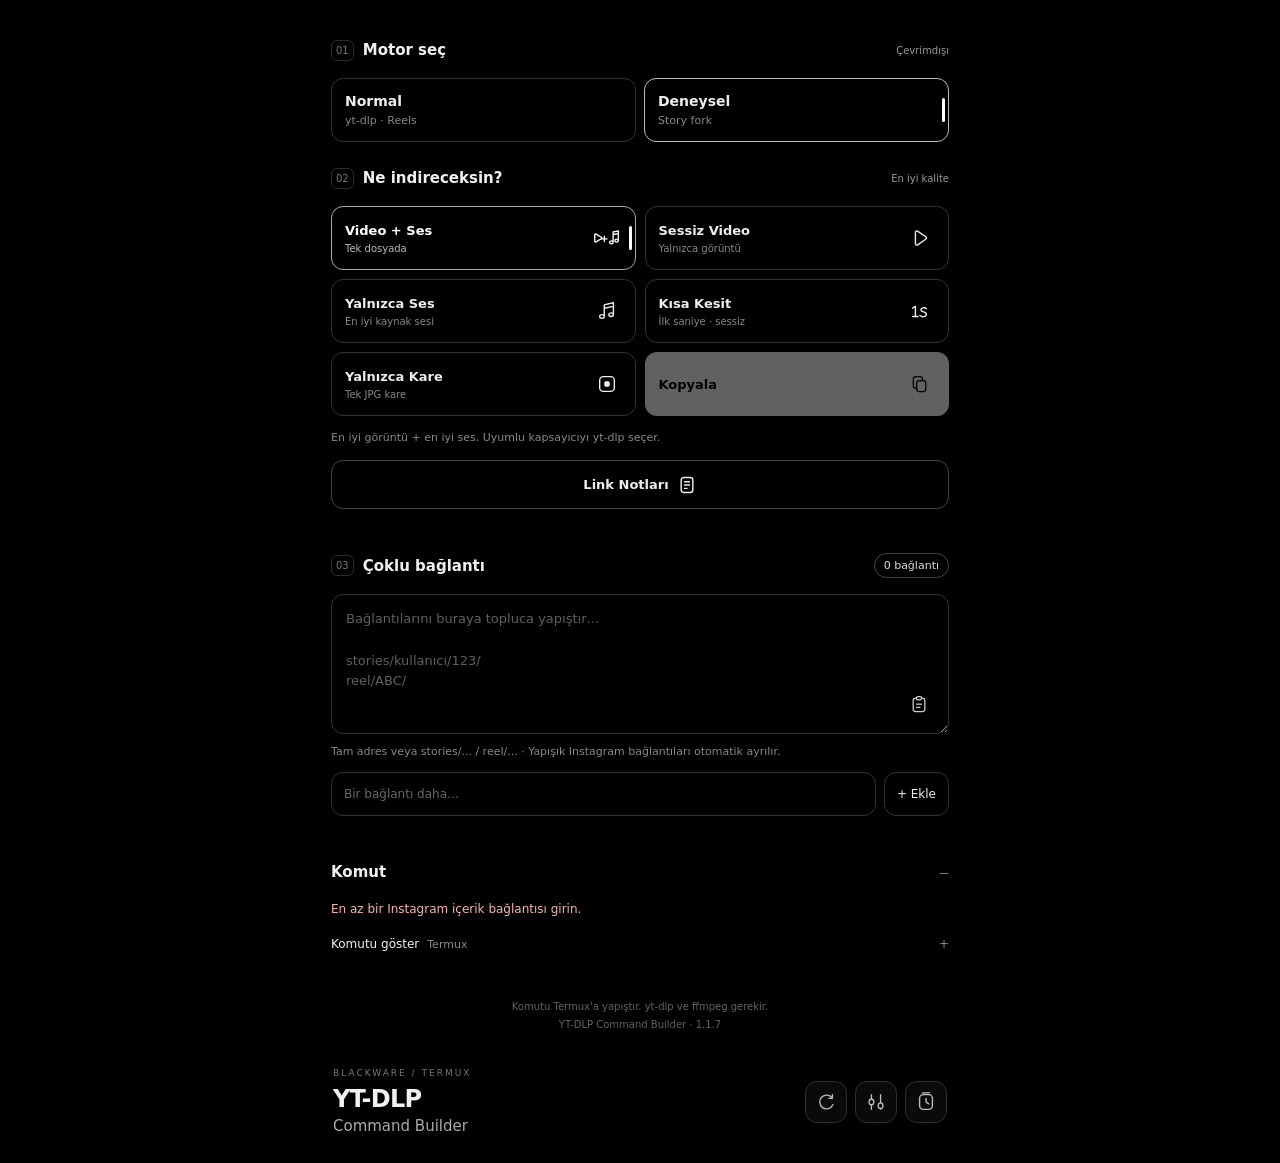
==== commit 3a6c25aa: "Move Notes help below status and apply selected toolbar icons [skip release] Move the existing Notes" ====
--- a/index.html
+++ b/index.html
@@ -34,11 +34,11 @@
 <p class="muted">Tek JPG · geçici video otomatik silinir. FFmpeg gerekir.</p></section>
 <section class="command-section"><div class="section-top"><h2 id="commandTitle">Komut</h2><span id="commandCount" class="tag">—</span></div><p id="error" role="alert"></p><details id="commandDetails"><summary>Komutu göster <span class="muted">Termux</span></summary><pre id="output" tabindex="0"></pre></details></section>
 <p class="footer">Komutu Termux'a yapıştır. yt-dlp ve ffmpeg gerekir.<br>YT-DLP Command Builder · 1.1.7</p>
-<header class="app-footer-header"><div><p class="eyebrow">BLACKWARE / TERMUX</p><h1>YT-DLP <span>Command Builder</span></h1></div><button id="checkUpdate" class="icon-button update-button" aria-label="Güncelle" title="Güncelle"><svg viewBox="0 0 24 24" width="22" height="22" aria-hidden="true" fill="none" stroke="currentColor" stroke-width="1.5" stroke-linecap="round" stroke-linejoin="round"><path d="M20 10a8 8 0 0 0-13.7-3.7L4 8.6M4 4v3.5A1.5 1.5 0 0 0 5.5 9H9M4 14a8 8 0 0 0 13.7 3.7l2.3-2.3M20 20v-3.5a1.5 1.5 0 0 0-1.5-1.5H15"/></svg></button><button id="settingsBtn" class="icon-button settings-button" aria-label="Gelişmiş ayarlar" title="Gelişmiş ayarlar" aria-expanded="false" aria-controls="settingsPanel"><svg viewBox="0 0 24 24" width="22" height="22" aria-hidden="true" fill="none" stroke="currentColor" stroke-width="1.5" stroke-linecap="round" stroke-linejoin="round"><path d="M4 7h5m6 0h5M4 17h9m6 0h1"/><rect x="9" y="4.5" width="6" height="5" rx="2.5"/><rect x="13" y="14.5" width="6" height="5" rx="2.5"/></svg></button><button id="historyBtn" class="icon-button history-button" aria-expanded="false" aria-controls="historyPanel" aria-label="İşlem geçmişi"><svg viewBox="0 0 24 24" width="22" height="22" aria-hidden="true" fill="none" stroke="currentColor" stroke-width="1.5" stroke-linecap="round" stroke-linejoin="round"><path d="M4 9a8 8 0 1 1 .8 8M4 4v3.5A1.5 1.5 0 0 0 5.5 9H9M12 7v4.4a1 1 0 0 0 .5.9L15 14"/></svg></button></header>
+<header class="app-footer-header"><div><p class="eyebrow">BLACKWARE / TERMUX</p><h1>YT-DLP <span>Command Builder</span></h1></div><button id="checkUpdate" class="icon-button update-button" aria-label="Güncelle" title="Güncelle"><svg viewBox="0 0 24 24" width="22" height="22" aria-hidden="true" fill="none" stroke="currentColor" stroke-width="1.5" stroke-linecap="round" stroke-linejoin="round"><path d="M19 8a7.5 7.5 0 1 0 .5 7M19 4v3a1 1 0 0 1-1 1h-3"/></svg></button><button id="settingsBtn" class="icon-button settings-button" aria-label="Gelişmiş ayarlar" title="Gelişmiş ayarlar" aria-expanded="false" aria-controls="settingsPanel"><svg viewBox="0 0 24 24" width="22" height="22" aria-hidden="true" fill="none" stroke="currentColor" stroke-width="1.5" stroke-linecap="round" stroke-linejoin="round"><path d="M7 4v5m0 6v5M17 4v9m0 6v1"/><rect x="4.5" y="9" width="5" height="6" rx="2.5"/><rect x="14.5" y="13" width="5" height="6" rx="2.5"/></svg></button><button id="historyBtn" class="icon-button history-button" aria-expanded="false" aria-controls="historyPanel" aria-label="İşlem geçmişi"><svg viewBox="0 0 24 24" width="22" height="22" aria-hidden="true" fill="none" stroke="currentColor" stroke-width="1.5" stroke-linecap="round" stroke-linejoin="round"><rect x="5" y="4" width="14" height="16" rx="4"/><path d="M12 8v3.5a1 1 0 0 0 .5.9L15 14M8 2h8"/></svg></button></header>
 <section id="settingsPanel" class="settings-section" hidden><div id="settings"><div class="settings-heading">Gelişmiş ayarlar <span class="muted">Yollar ve bekleme</span></div><label for="folder">Ana indirme klasörü</label><input id="folder" spellcheck="false" autocapitalize="off"><label for="cookies">Cookies dosyası</label><input id="cookies" spellcheck="false" autocapitalize="off"><p class="muted">$HOME/... veya /storage/emulated/0/... · Boş cookies yolu kullanılmaz.</p><div class="grid"><div><label for="requests">İstek arası / sn</label><input id="requests" type="number" min="0" step="any"></div><div><label for="min">İndirme min / sn</label><input id="min" type="number" min="0" step="any"></div><div><label for="max">İndirme max / sn</label><input id="max" type="number" min="0" step="any"></div></div><label class="check"><span>Ses dosyasına kapak göm<small>Kaynak kapak görseli varsa</small></span><input type="checkbox" id="thumb"></label><label class="check"><span>Mevcut dosyaları atla<small>Aynı dosyayı yeniden indirme</small></span><input type="checkbox" id="overwrite"></label></div></section>
 <section id="historyPanel" class="history-panel" hidden><div class="bar"><div class="history-heading"><p class="eyebrow">KAYITLAR</p><div class="history-tabs" role="tablist" aria-label="Kayıt türü"><button id="historyTab" class="active" role="tab" aria-selected="true">İşlem Geçmişi</button><button id="notesLogTab" role="tab" aria-selected="false">Not Günlüğü</button></div></div></div><div id="historyView"><p class="muted">İndirme sonucu kaydedilmez.</p><div id="history"></div><div class="group history-actions"><button id="exportSettings" class="backup-button" aria-label="Tüm ayarları dışa aktar (JSON)" title="Tüm ayarları dışa aktar (JSON)">Ayarları aktar</button><button id="export">Geçmişi aktar</button><button id="clear">Tümünü temizle</button></div><p class="muted">Motor, biçim, yollar, beklemeler, taslak bağlantılar, sıra/kesit seçimleri, link notları ve geçmiş birlikte kaydedilir. Cookies dosyasının içeriği alınmaz.</p></div><div id="notesLogView" hidden><p class="muted">Link Notları’ndaki temizlenmiş bağlantılar ve etiketler gün içinde tek kayıtta birikir. Tekrarlar eklenmez; son etiket kullanılır. Notlardan silinen satırlar günlükte korunur. Değişiklikler kısa bir bekleme sonrası ve kapanışta kaydedilir; 10 dakikalık kontrol de sürer.</p><div id="notesDailyHistory"></div></div></section>
 <span id="updateStatus" class="sr-only" role="status" aria-live="polite"></span>
 </main>
-<dialog id="notesDialog" class="notes-dialog" aria-labelledby="notesTitle"><div class="notes-content"><div class="bar"><h2 id="notesTitle">Link Notları</h2><span id="notesCount" class="badge" aria-live="polite">0 bağlantı</span><button id="notesClose" class="icon-button" aria-label="Link notlarını kapat">×</button></div><p class="muted">Bağlantıları, indirme biçimlerini ve özel isteklerini buraya yaz. Boş bir satıra dokunup yapıştırabilirsin. Instagram adresleri kısa yola çevrilir; biçim notların korunur.</p><label class="sr-only" for="notes">Kalıcı bağlantı ve biçim notları</label><div class="notes-editor"><textarea id="notes" spellcheck="false" autocapitalize="off" placeholder="stories/hesap/123&#10;Biçim: V+S / V / S / SClip&#10;Özel istek: …"></textarea><button id="notesClear" class="notes-clear-button" aria-label="Tüm notları sil" title="Tüm notları sil"><svg viewBox="0 0 24 24" width="20" height="20" aria-hidden="true" fill="none" stroke="currentColor" stroke-width="1.5" stroke-linecap="round" stroke-linejoin="round"><rect class="trash-body" x="5" y="6" width="14" height="15" rx="3"/><path d="M4 6h16M9.5 11v6m5-6v6"/><rect x="9" y="3" width="6" height="3" rx="1.5"/></svg></button><button id="notesPaste" class="paste-button" aria-label="Notlara panodan yapıştır" title="Seçili yere yapıştır"><svg viewBox="0 0 24 24" width="20" height="20" aria-hidden="true" fill="none" stroke="currentColor" stroke-width="1.5" stroke-linecap="round" stroke-linejoin="round"><path d="M9 5H8a3 3 0 0 0-3 3v10a3 3 0 0 0 3 3h8a3 3 0 0 0 3-3V8a3 3 0 0 0-3-3h-1"/><rect x="9" y="3" width="6" height="4" rx="1.5"/><path d="M9 12h6M9 16h4"/></svg></button></div><p id="notesStatus" class="muted" role="status">Otomatik kaydedilir</p></div></dialog>
+<dialog id="notesDialog" class="notes-dialog" aria-labelledby="notesTitle"><div class="notes-content"><div class="bar"><h2 id="notesTitle">Link Notları</h2><span id="notesCount" class="badge" aria-live="polite">0 bağlantı</span><button id="notesClose" class="icon-button" aria-label="Link notlarını kapat">×</button></div><label class="sr-only" for="notes">Kalıcı bağlantı ve biçim notları</label><div class="notes-editor"><textarea id="notes" spellcheck="false" autocapitalize="off" placeholder="stories/hesap/123&#10;Biçim: V+S / V / S / SClip&#10;Özel istek: …"></textarea><button id="notesClear" class="notes-clear-button" aria-label="Tüm notları sil" title="Tüm notları sil"><svg viewBox="0 0 24 24" width="20" height="20" aria-hidden="true" fill="none" stroke="currentColor" stroke-width="1.5" stroke-linecap="round" stroke-linejoin="round"><rect class="trash-body" x="5" y="6" width="14" height="15" rx="3"/><path d="M4 6h16M9.5 11v6m5-6v6"/><rect x="9" y="3" width="6" height="3" rx="1.5"/></svg></button><button id="notesPaste" class="paste-button" aria-label="Notlara panodan yapıştır" title="Seçili yere yapıştır"><svg viewBox="0 0 24 24" width="20" height="20" aria-hidden="true" fill="none" stroke="currentColor" stroke-width="1.5" stroke-linecap="round" stroke-linejoin="round"><path d="M9 5H8a3 3 0 0 0-3 3v10a3 3 0 0 0 3 3h8a3 3 0 0 0 3-3V8a3 3 0 0 0-3-3h-1"/><rect x="9" y="3" width="6" height="4" rx="1.5"/><path d="M9 12h6M9 16h4"/></svg></button></div><p id="notesStatus" class="muted" role="status">Otomatik kaydedilir</p><p class="muted">Bağlantıları, indirme biçimlerini ve özel isteklerini buraya yaz. Boş bir satıra dokunup yapıştırabilirsin. Instagram adresleri kısa yola çevrilir; biçim notların korunur.</p></div></dialog>
 <dialog id="confirmDialog" class="confirm-dialog" aria-labelledby="confirmTitle" aria-describedby="confirmMessage"><div class="confirm-content"><h2 id="confirmTitle">Onay</h2><p id="confirmMessage" class="muted"></p><div class="confirm-actions"><button id="confirmCancel" class="quiet">Vazgeç</button><button id="confirmAccept" class="danger-button">Sil</button></div></div></dialog>
 <script src="engine.js"></script><script src="notes-ui.js"></script><script src="app.js"></script></body></html>
--- a/styles.css
+++ b/styles.css
@@ -97,3 +97,6 @@
 /* Preserve card and toolbar dimensions while rounding the icon artwork. */
 .mode-symbol>svg{display:block;flex-shrink:0;max-width:100%}
 .history-panel details[open]>summary:after{content:none}
+
+/* Remove only the small frames around the mode artwork, not the mode cards. */
+.mode-grid .mode-symbol{border:0}
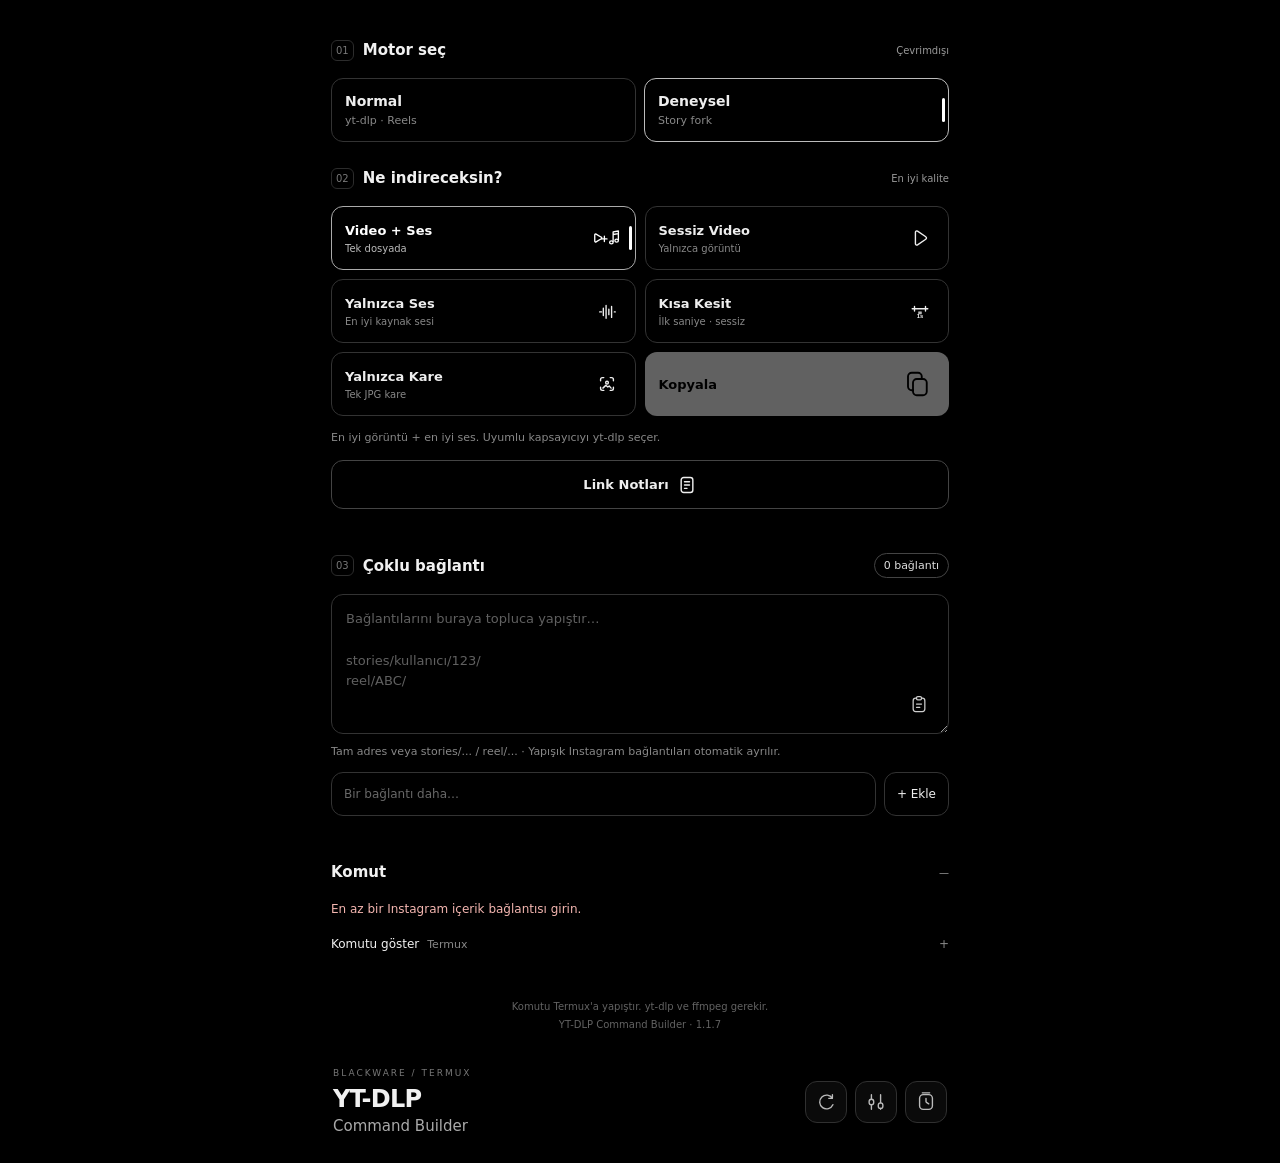
==== commit f27cd9af: "Update selected mode icons and copy icon size [skip release] Apply the selected rounded waveform, on" ====
--- a/index.html
+++ b/index.html
@@ -12,9 +12,9 @@
 <div id="modes" class="mode-grid">
 <button data-value="av"><span class="mode-symbol"><svg viewBox="0 0 32 24" width="28" height="22" aria-hidden="true" fill="none" stroke="currentColor" stroke-width="1.5" stroke-linecap="round" stroke-linejoin="round"><path d="M2 5.5a1 1 0 0 1 1.5-.9l6 3.5a1 1 0 0 1 0 1.8l-6 3.5a1 1 0 0 1-1.5-.9Z" transform="translate(0 3)"/><path d="M13 10v6m-3-3h6M23 16V5l6-1v10M23 8l6-1"/><ellipse cx="21" cy="17" rx="2" ry="1.7"/><ellipse cx="27" cy="15" rx="2" ry="1.7"/></svg></span><strong>Video + Ses</strong><small>Tek dosyada</small></button>
 <button data-value="video"><span class="mode-symbol"><svg viewBox="0 0 24 24" width="22" height="22" aria-hidden="true" fill="none" stroke="currentColor" stroke-width="1.5" stroke-linecap="round" stroke-linejoin="round"><path d="M7 5.8a1.5 1.5 0 0 1 2.3-1.3l9 6.2a1.5 1.5 0 0 1 0 2.6l-9 6.2A1.5 1.5 0 0 1 7 18.2Z"/></svg></span><strong>Sessiz Video</strong><small>Yalnızca görüntü</small></button>
-<button data-value="audio"><span class="mode-symbol"><svg viewBox="0 0 24 24" width="22" height="22" aria-hidden="true" fill="none" stroke="currentColor" stroke-width="1.5" stroke-linecap="round" stroke-linejoin="round"><path d="M9 17V6a1 1 0 0 1 .8-1L19 3v12M9 9l10-2"/><ellipse cx="6.5" cy="18" rx="2.5" ry="2"/><ellipse cx="16.5" cy="16" rx="2.5" ry="2"/></svg></span><strong>Yalnızca Ses</strong><small>En iyi kaynak sesi</small></button>
-<button data-value="still"><span class="mode-symbol"><svg viewBox="0 0 24 24" width="22" height="22" aria-hidden="true" fill="none" stroke="currentColor" stroke-width="1.5" stroke-linecap="round" stroke-linejoin="round"><path d="M4 9l3-2v11M4 18h6M19 9.5c-1-1.5-6-1.5-6 1.5 0 2.5 6 1.5 6 4.5 0 3-5 3.5-7 1.5"/></svg></span><strong>Kısa Kesit</strong><small>İlk saniye · sessiz</small></button>
-<button data-value="frame"><span class="mode-symbol"><svg viewBox="0 0 24 24" width="22" height="22" aria-hidden="true" fill="none" stroke="currentColor" stroke-width="1.5" stroke-linecap="round" stroke-linejoin="round"><rect x="4" y="4" width="16" height="16" rx="4"/><rect x="9" y="9" width="6" height="6" rx="1.8" fill="currentColor" stroke="none"/></svg></span><strong>Yalnızca Kare</strong><small>Tek JPG kare</small></button>
+<button data-value="audio"><span class="mode-symbol"><svg viewBox="0 0 24 24" width="22" height="22" aria-hidden="true" fill="none" stroke="currentColor" stroke-width="1.5" stroke-linecap="round" stroke-linejoin="round"><path d="M4 13h2m2-4v8m3-11v14m3-10v6m3-9v12m3-6h1"/></svg></span><strong>Yalnızca Ses</strong><small>En iyi kaynak sesi</small></button>
+<button data-value="still"><span class="mode-symbol"><svg viewBox="0 0 24 24" width="22" height="22" aria-hidden="true" fill="none" stroke="currentColor" stroke-width="1.5" stroke-linecap="round" stroke-linejoin="round"><path d="M3.5 9.5h17M6 7v5m12-5v5m-7 1v2m2-2v2"/><text x="12" y="20" text-anchor="middle" font-family="Arial,sans-serif" font-size="6.5" font-weight="600" fill="currentColor" stroke="none">1s</text></svg></span><strong>Kısa Kesit</strong><small>İlk saniye · sessiz</small></button>
+<button data-value="frame"><span class="mode-symbol"><svg viewBox="0 0 24 24" width="22" height="22" aria-hidden="true" fill="none" stroke="currentColor" stroke-width="1.5" stroke-linecap="round" stroke-linejoin="round"><path d="M8.5 5H7A2 2 0 0 0 5 7v1.5M15.5 5H17a2 2 0 0 1 2 2v1.5M19 15.5V17a2 2 0 0 1-2 2h-1.5M8.5 19H7a2 2 0 0 1-2-2v-1.5"/><circle cx="12" cy="10.5" r="1.5"/><path d="m7.5 16.5 3.2-3 2.2 1.8 1.5-1.2 2.1 2.4"/></svg></span><strong>Yalnızca Kare</strong><small>Tek JPG kare</small></button>
 <button id="copy" class="copy-mode"><strong>Kopyala</strong><span class="mode-symbol"><svg class="copy-icon" viewBox="0 0 24 24" width="20" height="20" aria-hidden="true" fill="none" stroke="currentColor" stroke-width="1.5" stroke-linecap="round" stroke-linejoin="round"><rect x="8" y="8" width="11" height="13" rx="3"/><path d="M15 8V6a3 3 0 0 0-3-3H7a3 3 0 0 0-3 3v8a3 3 0 0 0 3 3h1"/></svg></span></button>
 </div><p id="modeHint" class="muted"></p><div class="copy-action"><button id="notesBtn" class="notes-button"><span>Link Notları</span><svg class="notes-icon" viewBox="0 0 24 24" width="20" height="20" aria-hidden="true" fill="none" stroke="currentColor" stroke-width="1.7" stroke-linecap="round" stroke-linejoin="round"><rect x="5" y="3" width="14" height="18" rx="3"/><path d="M9 8h6M9 12h6M9 16h3"/></svg></button><p id="status" role="status" class="muted"></p></div></section>
 <section class="links-section"><div class="section-top"><span class="step">03</span><h2>Çoklu bağlantı</h2><span id="count" class="badge" aria-live="polite">0 bağlantı</span></div>
--- a/styles.css
+++ b/styles.css
@@ -100,3 +100,8 @@
 
 /* Remove only the small frames around the mode artwork, not the mode cards. */
 .mode-grid .mode-symbol{border:0}
+
+
+/* Keep the copy glyph centered while rendering its artwork at the approved 30 px size. */
+#copy .mode-symbol{width:40px;height:40px}
+#copy .copy-icon{width:30px;height:30px}
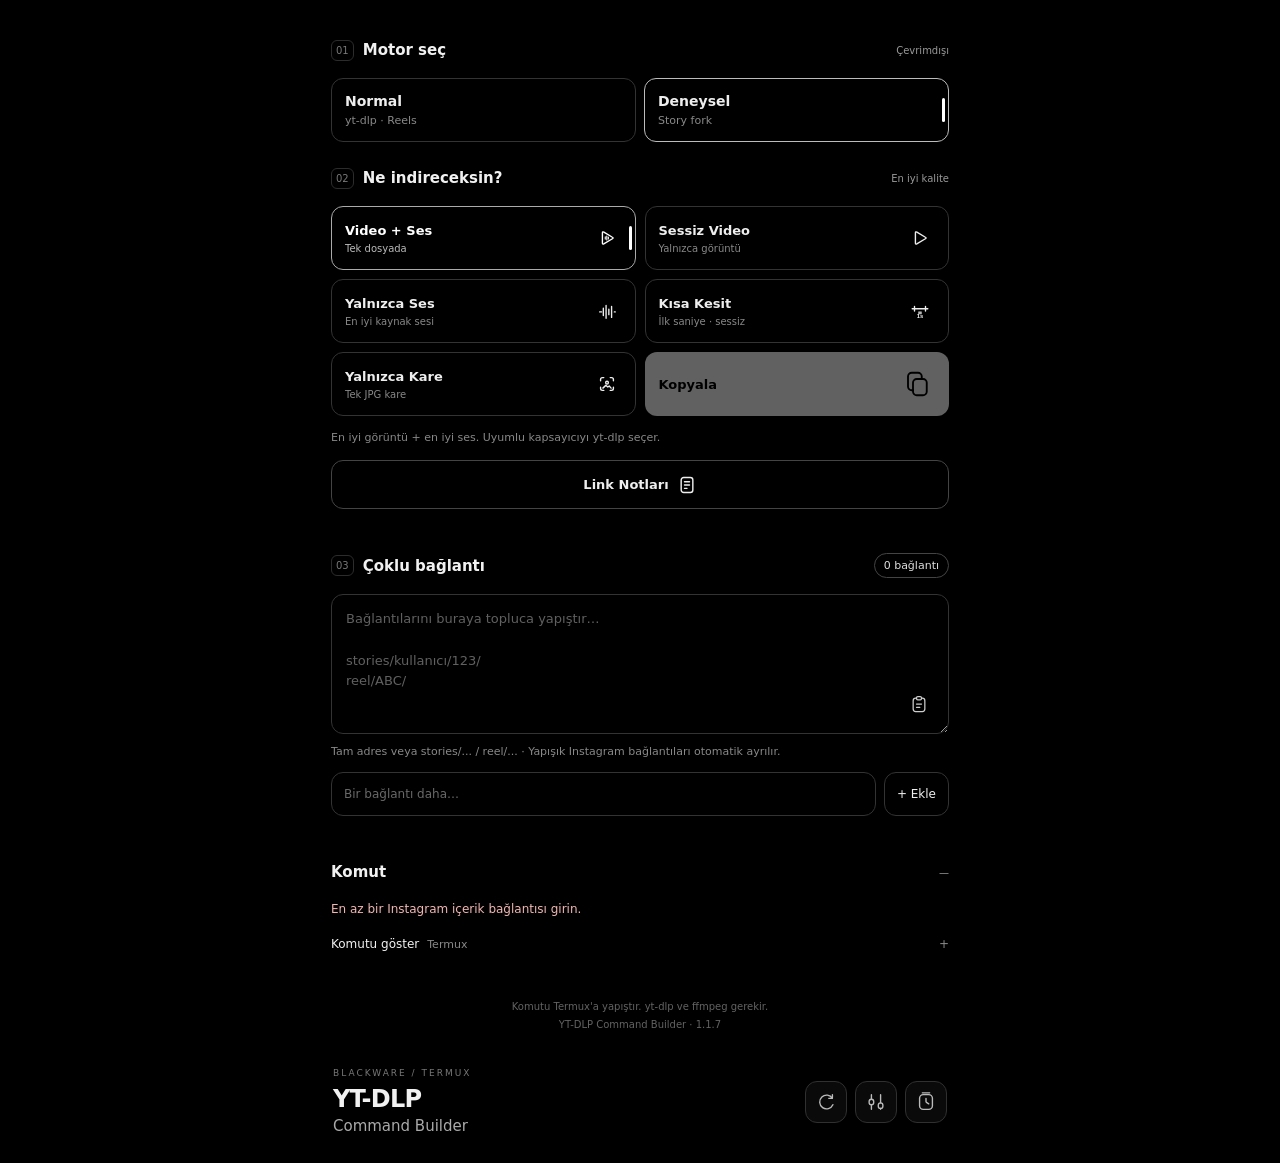
==== commit f0b1b6a9: "Apply selected icons and publish v1.1.7 Use the same softly rounded play outline in Video + Audio an" ====
--- a/index.html
+++ b/index.html
@@ -10,8 +10,8 @@
 <div class="group engine-group" id="engines"><button data-value="normal"><strong>Normal</strong><small>yt-dlp · Reels</small></button><button data-value="experimental"><strong>Deneysel</strong><small>Story fork</small></button></div>
 <div class="section-top second"><span class="step">02</span><h2>Ne indireceksin?</h2><span class="tag">En iyi kalite</span></div>
 <div id="modes" class="mode-grid">
-<button data-value="av"><span class="mode-symbol"><svg viewBox="0 0 32 24" width="28" height="22" aria-hidden="true" fill="none" stroke="currentColor" stroke-width="1.5" stroke-linecap="round" stroke-linejoin="round"><path d="M2 5.5a1 1 0 0 1 1.5-.9l6 3.5a1 1 0 0 1 0 1.8l-6 3.5a1 1 0 0 1-1.5-.9Z" transform="translate(0 3)"/><path d="M13 10v6m-3-3h6M23 16V5l6-1v10M23 8l6-1"/><ellipse cx="21" cy="17" rx="2" ry="1.7"/><ellipse cx="27" cy="15" rx="2" ry="1.7"/></svg></span><strong>Video + Ses</strong><small>Tek dosyada</small></button>
-<button data-value="video"><span class="mode-symbol"><svg viewBox="0 0 24 24" width="22" height="22" aria-hidden="true" fill="none" stroke="currentColor" stroke-width="1.5" stroke-linecap="round" stroke-linejoin="round"><path d="M7 5.8a1.5 1.5 0 0 1 2.3-1.3l9 6.2a1.5 1.5 0 0 1 0 2.6l-9 6.2A1.5 1.5 0 0 1 7 18.2Z"/></svg></span><strong>Sessiz Video</strong><small>Yalnızca görüntü</small></button>
+<button data-value="av"><span class="mode-symbol"><svg viewBox="0 0 24 24" width="22" height="22" aria-hidden="true" fill="none" stroke="currentColor" stroke-width="1.5" stroke-linecap="round" stroke-linejoin="round"><path d="M8.6 5.6Q7 4.8 7 6.5v11q0 1.7 1.5.9l9.4-5.6q1.4-.8 0-1.6Z"/><path d="M10.1 10.8v2.4m1.7-3.3v4.2m1.7-3.1v2" stroke-width="1.2"/></svg></span><strong>Video + Ses</strong><small>Tek dosyada</small></button>
+<button data-value="video"><span class="mode-symbol"><svg viewBox="0 0 24 24" width="22" height="22" aria-hidden="true" fill="none" stroke="currentColor" stroke-width="1.5" stroke-linecap="round" stroke-linejoin="round"><path d="M8.6 5.6Q7 4.8 7 6.5v11q0 1.7 1.5.9l9.4-5.6q1.4-.8 0-1.6Z"/></svg></span><strong>Sessiz Video</strong><small>Yalnızca görüntü</small></button>
 <button data-value="audio"><span class="mode-symbol"><svg viewBox="0 0 24 24" width="22" height="22" aria-hidden="true" fill="none" stroke="currentColor" stroke-width="1.5" stroke-linecap="round" stroke-linejoin="round"><path d="M4 13h2m2-4v8m3-11v14m3-10v6m3-9v12m3-6h1"/></svg></span><strong>Yalnızca Ses</strong><small>En iyi kaynak sesi</small></button>
 <button data-value="still"><span class="mode-symbol"><svg viewBox="0 0 24 24" width="22" height="22" aria-hidden="true" fill="none" stroke="currentColor" stroke-width="1.5" stroke-linecap="round" stroke-linejoin="round"><path d="M3.5 9.5h17M6 7v5m12-5v5m-7 1v2m2-2v2"/><text x="12" y="20" text-anchor="middle" font-family="Arial,sans-serif" font-size="6.5" font-weight="600" fill="currentColor" stroke="none">1s</text></svg></span><strong>Kısa Kesit</strong><small>İlk saniye · sessiz</small></button>
 <button data-value="frame"><span class="mode-symbol"><svg viewBox="0 0 24 24" width="22" height="22" aria-hidden="true" fill="none" stroke="currentColor" stroke-width="1.5" stroke-linecap="round" stroke-linejoin="round"><path d="M8.5 5H7A2 2 0 0 0 5 7v1.5M15.5 5H17a2 2 0 0 1 2 2v1.5M19 15.5V17a2 2 0 0 1-2 2h-1.5M8.5 19H7a2 2 0 0 1-2-2v-1.5"/><circle cx="12" cy="10.5" r="1.5"/><path d="m7.5 16.5 3.2-3 2.2 1.8 1.5-1.2 2.1 2.4"/></svg></span><strong>Yalnızca Kare</strong><small>Tek JPG kare</small></button>
--- a/styles.css
+++ b/styles.css
@@ -101,7 +101,6 @@
 /* Remove only the small frames around the mode artwork, not the mode cards. */
 .mode-grid .mode-symbol{border:0}
 
-
 /* Keep the copy glyph centered while rendering its artwork at the approved 30 px size. */
 #copy .mode-symbol{width:40px;height:40px}
 #copy .copy-icon{width:30px;height:30px}
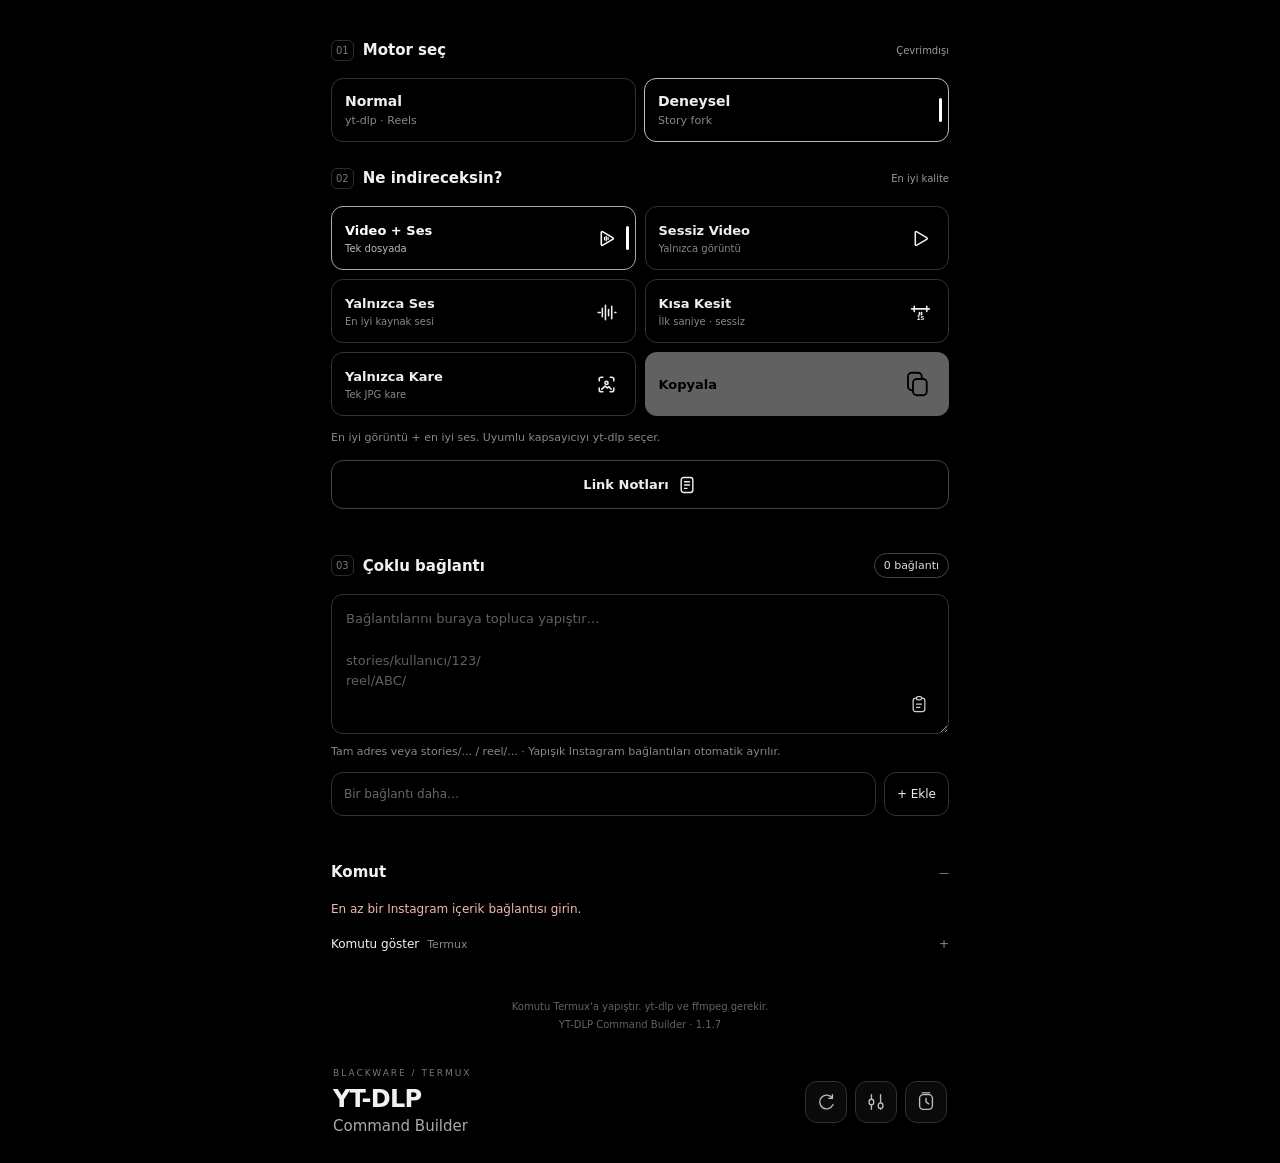
==== commit 9fff8c15: "Move selection markers and enlarge mode icons [v1.1.7] Move the selected vertical markers 3px toward" ====
--- a/index.html
+++ b/index.html
@@ -10,11 +10,11 @@
 <div class="group engine-group" id="engines"><button data-value="normal"><strong>Normal</strong><small>yt-dlp · Reels</small></button><button data-value="experimental"><strong>Deneysel</strong><small>Story fork</small></button></div>
 <div class="section-top second"><span class="step">02</span><h2>Ne indireceksin?</h2><span class="tag">En iyi kalite</span></div>
 <div id="modes" class="mode-grid">
-<button data-value="av"><span class="mode-symbol"><svg viewBox="0 0 24 24" width="22" height="22" aria-hidden="true" fill="none" stroke="currentColor" stroke-width="1.5" stroke-linecap="round" stroke-linejoin="round"><path d="M8.6 5.6Q7 4.8 7 6.5v11q0 1.7 1.5.9l9.4-5.6q1.4-.8 0-1.6Z"/><path d="M10.1 10.8v2.4m1.7-3.3v4.2m1.7-3.1v2" stroke-width="1.2"/></svg></span><strong>Video + Ses</strong><small>Tek dosyada</small></button>
-<button data-value="video"><span class="mode-symbol"><svg viewBox="0 0 24 24" width="22" height="22" aria-hidden="true" fill="none" stroke="currentColor" stroke-width="1.5" stroke-linecap="round" stroke-linejoin="round"><path d="M8.6 5.6Q7 4.8 7 6.5v11q0 1.7 1.5.9l9.4-5.6q1.4-.8 0-1.6Z"/></svg></span><strong>Sessiz Video</strong><small>Yalnızca görüntü</small></button>
-<button data-value="audio"><span class="mode-symbol"><svg viewBox="0 0 24 24" width="22" height="22" aria-hidden="true" fill="none" stroke="currentColor" stroke-width="1.5" stroke-linecap="round" stroke-linejoin="round"><path d="M4 13h2m2-4v8m3-11v14m3-10v6m3-9v12m3-6h1"/></svg></span><strong>Yalnızca Ses</strong><small>En iyi kaynak sesi</small></button>
-<button data-value="still"><span class="mode-symbol"><svg viewBox="0 0 24 24" width="22" height="22" aria-hidden="true" fill="none" stroke="currentColor" stroke-width="1.5" stroke-linecap="round" stroke-linejoin="round"><path d="M3.5 9.5h17M6 7v5m12-5v5m-7 1v2m2-2v2"/><text x="12" y="20" text-anchor="middle" font-family="Arial,sans-serif" font-size="6.5" font-weight="600" fill="currentColor" stroke="none">1s</text></svg></span><strong>Kısa Kesit</strong><small>İlk saniye · sessiz</small></button>
-<button data-value="frame"><span class="mode-symbol"><svg viewBox="0 0 24 24" width="22" height="22" aria-hidden="true" fill="none" stroke="currentColor" stroke-width="1.5" stroke-linecap="round" stroke-linejoin="round"><path d="M8.5 5H7A2 2 0 0 0 5 7v1.5M15.5 5H17a2 2 0 0 1 2 2v1.5M19 15.5V17a2 2 0 0 1-2 2h-1.5M8.5 19H7a2 2 0 0 1-2-2v-1.5"/><circle cx="12" cy="10.5" r="1.5"/><path d="m7.5 16.5 3.2-3 2.2 1.8 1.5-1.2 2.1 2.4"/></svg></span><strong>Yalnızca Kare</strong><small>Tek JPG kare</small></button>
+<button data-value="av"><span class="mode-symbol"><svg viewBox="0 0 24 24" width="25" height="25" aria-hidden="true" fill="none" stroke="currentColor" stroke-width="1.5" stroke-linecap="round" stroke-linejoin="round"><path d="M8.6 5.6Q7 4.8 7 6.5v11q0 1.7 1.5.9l9.4-5.6q1.4-.8 0-1.6Z"/><path d="M10.1 10.8v2.4m1.7-3.3v4.2m1.7-3.1v2" stroke-width="1.2"/></svg></span><strong>Video + Ses</strong><small>Tek dosyada</small></button>
+<button data-value="video"><span class="mode-symbol"><svg viewBox="0 0 24 24" width="25" height="25" aria-hidden="true" fill="none" stroke="currentColor" stroke-width="1.5" stroke-linecap="round" stroke-linejoin="round"><path d="M8.6 5.6Q7 4.8 7 6.5v11q0 1.7 1.5.9l9.4-5.6q1.4-.8 0-1.6Z"/></svg></span><strong>Sessiz Video</strong><small>Yalnızca görüntü</small></button>
+<button data-value="audio"><span class="mode-symbol"><svg viewBox="0 0 24 24" width="25" height="25" aria-hidden="true" fill="none" stroke="currentColor" stroke-width="1.5" stroke-linecap="round" stroke-linejoin="round"><path d="M4 13h2m2-4v8m3-11v14m3-10v6m3-9v12m3-6h1"/></svg></span><strong>Yalnızca Ses</strong><small>En iyi kaynak sesi</small></button>
+<button data-value="still"><span class="mode-symbol"><svg viewBox="0 0 24 24" width="25" height="25" aria-hidden="true" fill="none" stroke="currentColor" stroke-width="1.5" stroke-linecap="round" stroke-linejoin="round"><path d="M3.5 9.5h17M6 7v5m12-5v5m-7 1v2m2-2v2"/><text x="12" y="20" text-anchor="middle" font-family="Arial,sans-serif" font-size="6.5" font-weight="600" fill="currentColor" stroke="none">1s</text></svg></span><strong>Kısa Kesit</strong><small>İlk saniye · sessiz</small></button>
+<button data-value="frame"><span class="mode-symbol"><svg viewBox="0 0 24 24" width="25" height="25" aria-hidden="true" fill="none" stroke="currentColor" stroke-width="1.5" stroke-linecap="round" stroke-linejoin="round"><path d="M8.5 5H7A2 2 0 0 0 5 7v1.5M15.5 5H17a2 2 0 0 1 2 2v1.5M19 15.5V17a2 2 0 0 1-2 2h-1.5M8.5 19H7a2 2 0 0 1-2-2v-1.5"/><circle cx="12" cy="10.5" r="1.5"/><path d="m7.5 16.5 3.2-3 2.2 1.8 1.5-1.2 2.1 2.4"/></svg></span><strong>Yalnızca Kare</strong><small>Tek JPG kare</small></button>
 <button id="copy" class="copy-mode"><strong>Kopyala</strong><span class="mode-symbol"><svg class="copy-icon" viewBox="0 0 24 24" width="20" height="20" aria-hidden="true" fill="none" stroke="currentColor" stroke-width="1.5" stroke-linecap="round" stroke-linejoin="round"><rect x="8" y="8" width="11" height="13" rx="3"/><path d="M15 8V6a3 3 0 0 0-3-3H7a3 3 0 0 0-3 3v8a3 3 0 0 0 3 3h1"/></svg></span></button>
 </div><p id="modeHint" class="muted"></p><div class="copy-action"><button id="notesBtn" class="notes-button"><span>Link Notları</span><svg class="notes-icon" viewBox="0 0 24 24" width="20" height="20" aria-hidden="true" fill="none" stroke="currentColor" stroke-width="1.7" stroke-linecap="round" stroke-linejoin="round"><rect x="5" y="3" width="14" height="18" rx="3"/><path d="M9 8h6M9 12h6M9 16h3"/></svg></button><p id="status" role="status" class="muted"></p></div></section>
 <section class="links-section"><div class="section-top"><span class="step">03</span><h2>Çoklu bağlantı</h2><span id="count" class="badge" aria-live="polite">0 bağlantı</span></div>
--- a/styles.css
+++ b/styles.css
@@ -92,7 +92,7 @@
 
 /* Keep the selection marker inside the gap between the symbol and card edge. */
 .engine-group button{padding-right:20px}
-.engine-group button.active:after,.mode-grid button.active:after{top:50%;right:3px;width:3px;height:24px;border-radius:3px;transform:translateY(-50%)}
+.engine-group button.active:after,.mode-grid button.active:after{top:50%;right:6px;width:3px;height:24px;border-radius:3px;transform:translateY(-50%)}
 
 /* Preserve card and toolbar dimensions while rounding the icon artwork. */
 .mode-symbol>svg{display:block;flex-shrink:0;max-width:100%}
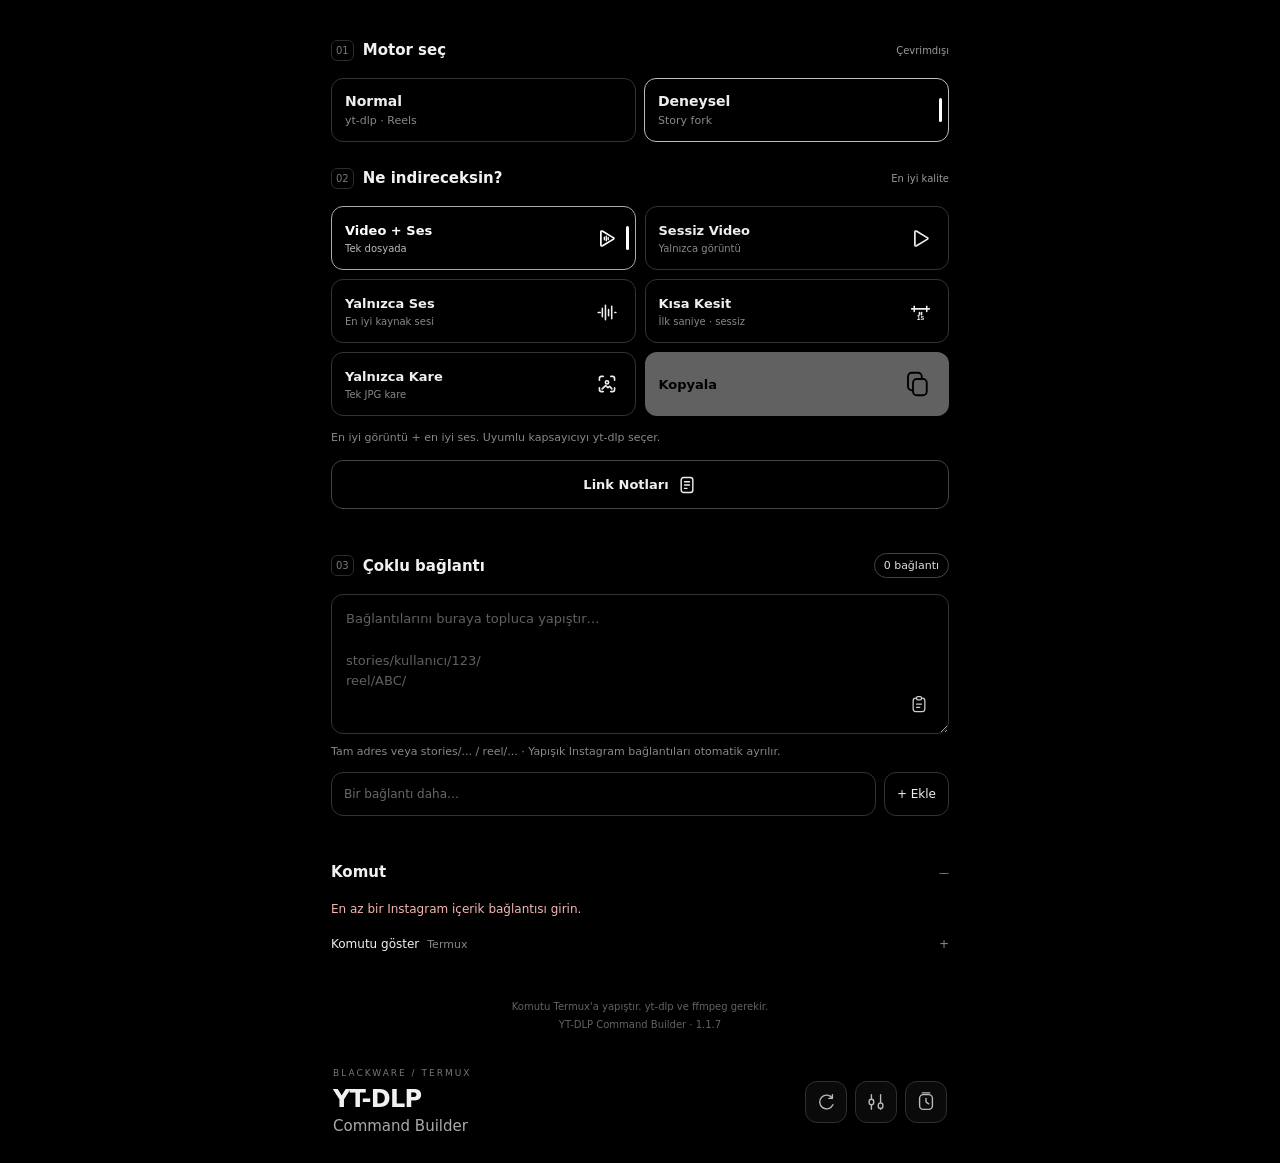
==== commit 2b9d7b0b: "Slightly enlarge selected mode icons" ====
--- a/index.html
+++ b/index.html
@@ -10,11 +10,11 @@
 <div class="group engine-group" id="engines"><button data-value="normal"><strong>Normal</strong><small>yt-dlp · Reels</small></button><button data-value="experimental"><strong>Deneysel</strong><small>Story fork</small></button></div>
 <div class="section-top second"><span class="step">02</span><h2>Ne indireceksin?</h2><span class="tag">En iyi kalite</span></div>
 <div id="modes" class="mode-grid">
-<button data-value="av"><span class="mode-symbol"><svg viewBox="0 0 24 24" width="25" height="25" aria-hidden="true" fill="none" stroke="currentColor" stroke-width="1.5" stroke-linecap="round" stroke-linejoin="round"><path d="M8.6 5.6Q7 4.8 7 6.5v11q0 1.7 1.5.9l9.4-5.6q1.4-.8 0-1.6Z"/><path d="M10.1 10.8v2.4m1.7-3.3v4.2m1.7-3.1v2" stroke-width="1.2"/></svg></span><strong>Video + Ses</strong><small>Tek dosyada</small></button>
-<button data-value="video"><span class="mode-symbol"><svg viewBox="0 0 24 24" width="25" height="25" aria-hidden="true" fill="none" stroke="currentColor" stroke-width="1.5" stroke-linecap="round" stroke-linejoin="round"><path d="M8.6 5.6Q7 4.8 7 6.5v11q0 1.7 1.5.9l9.4-5.6q1.4-.8 0-1.6Z"/></svg></span><strong>Sessiz Video</strong><small>Yalnızca görüntü</small></button>
+<button data-value="av"><span class="mode-symbol"><svg viewBox="0 0 24 24" width="27" height="27" aria-hidden="true" fill="none" stroke="currentColor" stroke-width="1.5" stroke-linecap="round" stroke-linejoin="round"><path d="M8.6 5.6Q7 4.8 7 6.5v11q0 1.7 1.5.9l9.4-5.6q1.4-.8 0-1.6Z"/><path d="M10.1 10.8v2.4m1.7-3.3v4.2m1.7-3.1v2" stroke-width="1.2"/></svg></span><strong>Video + Ses</strong><small>Tek dosyada</small></button>
+<button data-value="video"><span class="mode-symbol"><svg viewBox="0 0 24 24" width="27" height="27" aria-hidden="true" fill="none" stroke="currentColor" stroke-width="1.5" stroke-linecap="round" stroke-linejoin="round"><path d="M8.6 5.6Q7 4.8 7 6.5v11q0 1.7 1.5.9l9.4-5.6q1.4-.8 0-1.6Z"/></svg></span><strong>Sessiz Video</strong><small>Yalnızca görüntü</small></button>
 <button data-value="audio"><span class="mode-symbol"><svg viewBox="0 0 24 24" width="25" height="25" aria-hidden="true" fill="none" stroke="currentColor" stroke-width="1.5" stroke-linecap="round" stroke-linejoin="round"><path d="M4 13h2m2-4v8m3-11v14m3-10v6m3-9v12m3-6h1"/></svg></span><strong>Yalnızca Ses</strong><small>En iyi kaynak sesi</small></button>
 <button data-value="still"><span class="mode-symbol"><svg viewBox="0 0 24 24" width="25" height="25" aria-hidden="true" fill="none" stroke="currentColor" stroke-width="1.5" stroke-linecap="round" stroke-linejoin="round"><path d="M3.5 9.5h17M6 7v5m12-5v5m-7 1v2m2-2v2"/><text x="12" y="20" text-anchor="middle" font-family="Arial,sans-serif" font-size="6.5" font-weight="600" fill="currentColor" stroke="none">1s</text></svg></span><strong>Kısa Kesit</strong><small>İlk saniye · sessiz</small></button>
-<button data-value="frame"><span class="mode-symbol"><svg viewBox="0 0 24 24" width="25" height="25" aria-hidden="true" fill="none" stroke="currentColor" stroke-width="1.5" stroke-linecap="round" stroke-linejoin="round"><path d="M8.5 5H7A2 2 0 0 0 5 7v1.5M15.5 5H17a2 2 0 0 1 2 2v1.5M19 15.5V17a2 2 0 0 1-2 2h-1.5M8.5 19H7a2 2 0 0 1-2-2v-1.5"/><circle cx="12" cy="10.5" r="1.5"/><path d="m7.5 16.5 3.2-3 2.2 1.8 1.5-1.2 2.1 2.4"/></svg></span><strong>Yalnızca Kare</strong><small>Tek JPG kare</small></button>
+<button data-value="frame"><span class="mode-symbol"><svg viewBox="0 0 24 24" width="26" height="26" aria-hidden="true" fill="none" stroke="currentColor" stroke-width="1.5" stroke-linecap="round" stroke-linejoin="round"><path d="M8.5 5H7A2 2 0 0 0 5 7v1.5M15.5 5H17a2 2 0 0 1 2 2v1.5M19 15.5V17a2 2 0 0 1-2 2h-1.5M8.5 19H7a2 2 0 0 1-2-2v-1.5"/><circle cx="12" cy="10.5" r="1.5"/><path d="m7.5 16.5 3.2-3 2.2 1.8 1.5-1.2 2.1 2.4"/></svg></span><strong>Yalnızca Kare</strong><small>Tek JPG kare</small></button>
 <button id="copy" class="copy-mode"><strong>Kopyala</strong><span class="mode-symbol"><svg class="copy-icon" viewBox="0 0 24 24" width="20" height="20" aria-hidden="true" fill="none" stroke="currentColor" stroke-width="1.5" stroke-linecap="round" stroke-linejoin="round"><rect x="8" y="8" width="11" height="13" rx="3"/><path d="M15 8V6a3 3 0 0 0-3-3H7a3 3 0 0 0-3 3v8a3 3 0 0 0 3 3h1"/></svg></span></button>
 </div><p id="modeHint" class="muted"></p><div class="copy-action"><button id="notesBtn" class="notes-button"><span>Link Notları</span><svg class="notes-icon" viewBox="0 0 24 24" width="20" height="20" aria-hidden="true" fill="none" stroke="currentColor" stroke-width="1.7" stroke-linecap="round" stroke-linejoin="round"><rect x="5" y="3" width="14" height="18" rx="3"/><path d="M9 8h6M9 12h6M9 16h3"/></svg></button><p id="status" role="status" class="muted"></p></div></section>
 <section class="links-section"><div class="section-top"><span class="step">03</span><h2>Çoklu bağlantı</h2><span id="count" class="badge" aria-live="polite">0 bağlantı</span></div>
--- a/styles.css
+++ b/styles.css
@@ -19,6 +19,7 @@
 .action-buttons{display:grid;grid-template-columns:minmax(0,1fr) minmax(0,1fr);gap:9px}.action-buttons button{width:100%;margin:0;min-height:49px;font-size:13px}.notes-button{background:#090909;border:1px solid #444;color:#eee;font-weight:600}.action-buttons .primary{padding:12px}.action-buttons .primary .copy-icon{width:19px;height:19px;flex-shrink:0}.notes-dialog{position:fixed;top:0;left:0;right:0;bottom:0;margin:0;width:100%;height:100%;max-width:none;max-height:none;border:0;border-radius:0;padding:16px;background:#000;overflow:hidden}.notes-dialog[open]{animation:notes-enter .22s ease-out}.notes-content{display:flex;flex-direction:column;height:100%;min-height:0}.notes-content .bar{justify-content:space-between;margin-bottom:4px}.notes-content .bar h2{flex:1}.notes-content>p{margin:8px 0 12px}.notes-content textarea{flex:1;min-height:0;resize:none;background:#000;border-color:#333;font-size:14px;line-height:1.6}.notes-content #notesStatus{margin:8px 0 0}@keyframes notes-enter{from{transform:translateX(-100%)}to{transform:translateX(0)}}@media(prefers-reduced-motion:reduce){.notes-dialog[open]{animation:none}}
 
 .notes-editor{position:relative;flex:1;min-height:0}.notes-editor textarea{display:block;width:100%;height:100%;padding:14px 14px 64px;white-space:pre-wrap;overflow-wrap:break-word}.notes-editor .paste-button{bottom:8px;right:8px}.notes-editor .notes-clear-button{position:absolute;left:8px;bottom:8px;width:44px;height:44px;padding:10px;display:flex;align-items:center;justify-content:center;background:#151515;color:#ccc;border-radius:10px}
+.confirm-dialog.bottom-positioned[open]{position:fixed;top:auto;right:auto;bottom:calc(25px + env(safe-area-inset-bottom,0px));left:50%;margin:0;transform:translateX(-50%)}
 .confirm-dialog{width:min(420px,calc(100vw - 36px));max-width:calc(100vw - 36px);padding:0;background:#090909;border:1px solid #383838;border-radius:18px;box-shadow:0 18px 60px #000b}.confirm-content{padding:20px}.confirm-content h2{font-size:16px;margin:0 0 10px}.confirm-content p{font-size:13px;margin:0;line-height:1.55}.confirm-actions{display:flex;justify-content:flex-end;gap:9px;margin-top:22px}.confirm-actions button{min-width:92px;background:#111;border-color:#383838;color:#ddd}.confirm-actions .danger-button{background:#211010;border-color:#583030;color:#f0c9c9;font-weight:600}.confirm-dialog::backdrop{background:#000b}
 
 .history-heading{flex:1;min-width:0}.history-heading .eyebrow{margin:0 0 9px}.history-tabs{display:flex;gap:6px}.history-tabs button{flex:1;min-height:36px;padding:7px 8px;font-size:11px;white-space:nowrap;background:#0b0b0b;color:#aaa}.history-tabs button.active{background:#202020;border-color:#777;color:#fff}.daily-note-item{background:#090909;border:1px solid #303030;border-radius:12px;padding:12px;margin:10px 0}.daily-note-item summary{font-size:12px;font-weight:600;color:#ccc;cursor:pointer}.daily-note-item pre{margin-top:10px}
